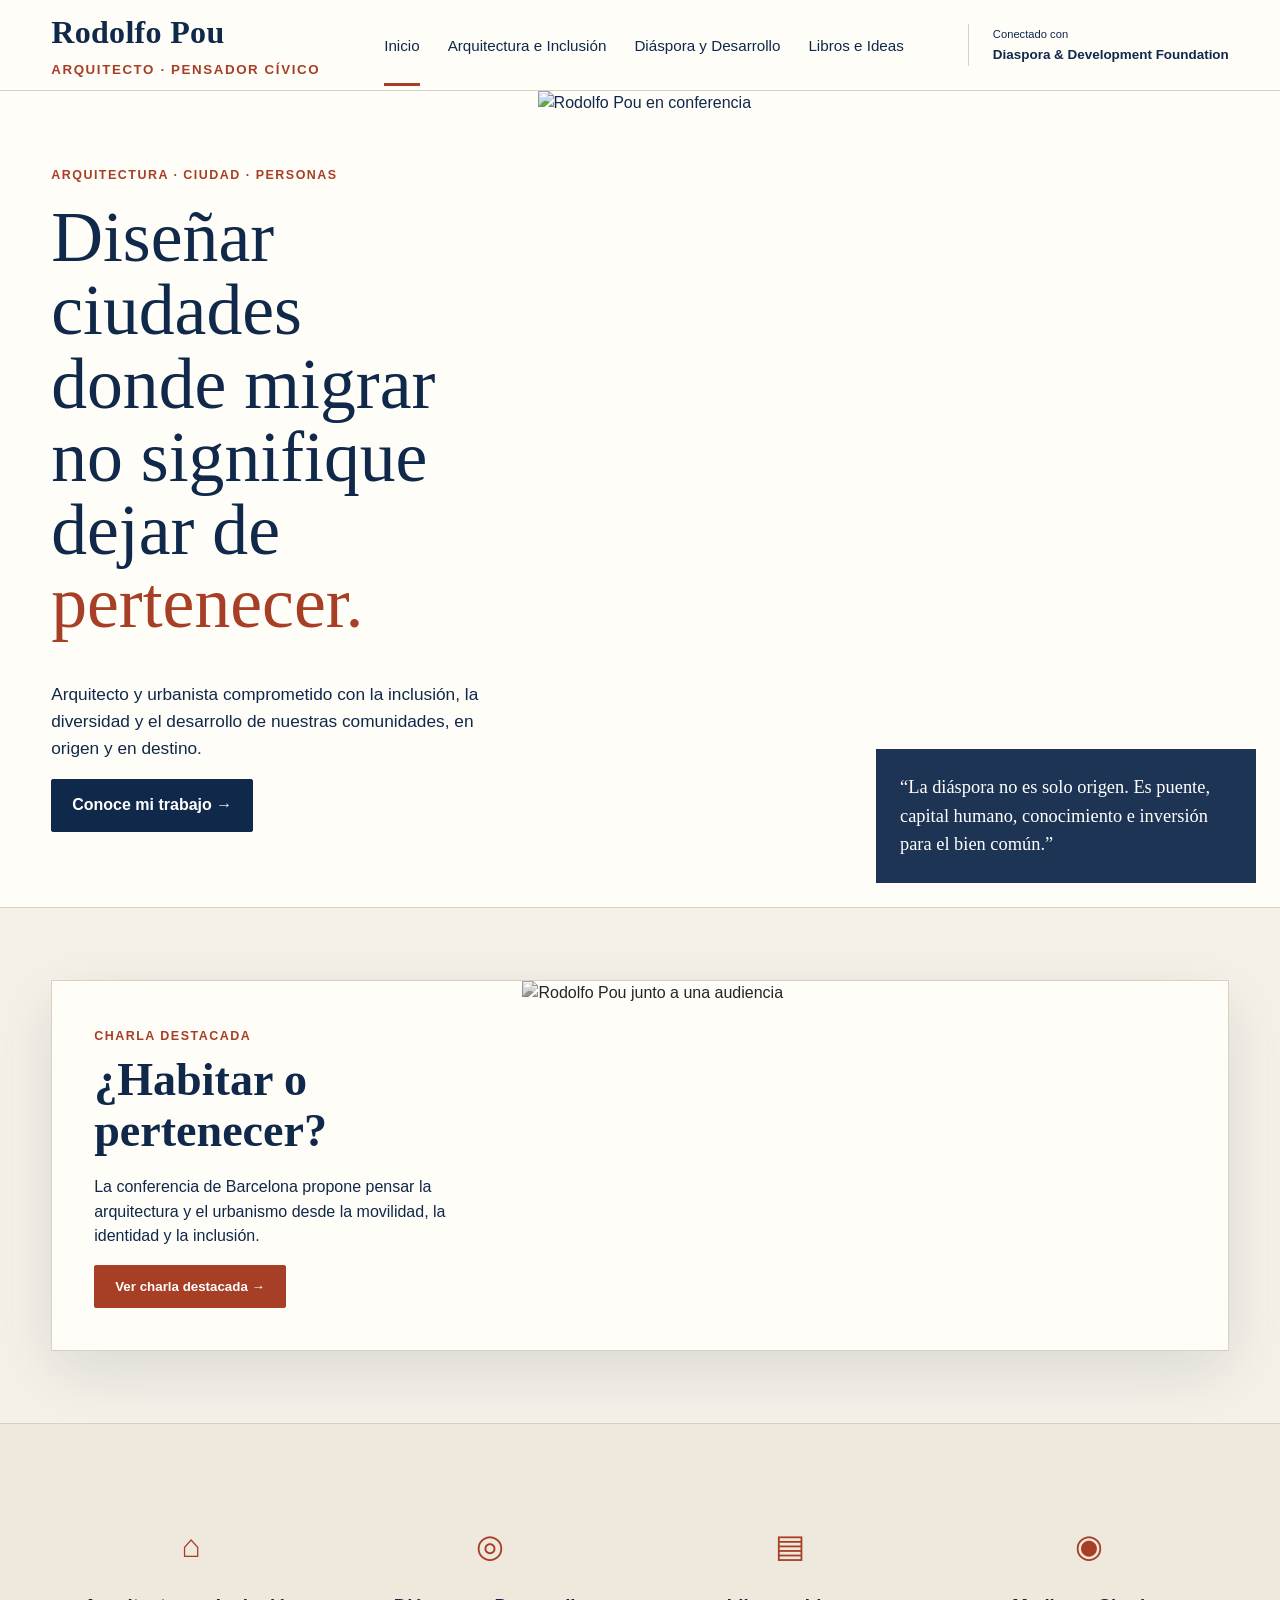
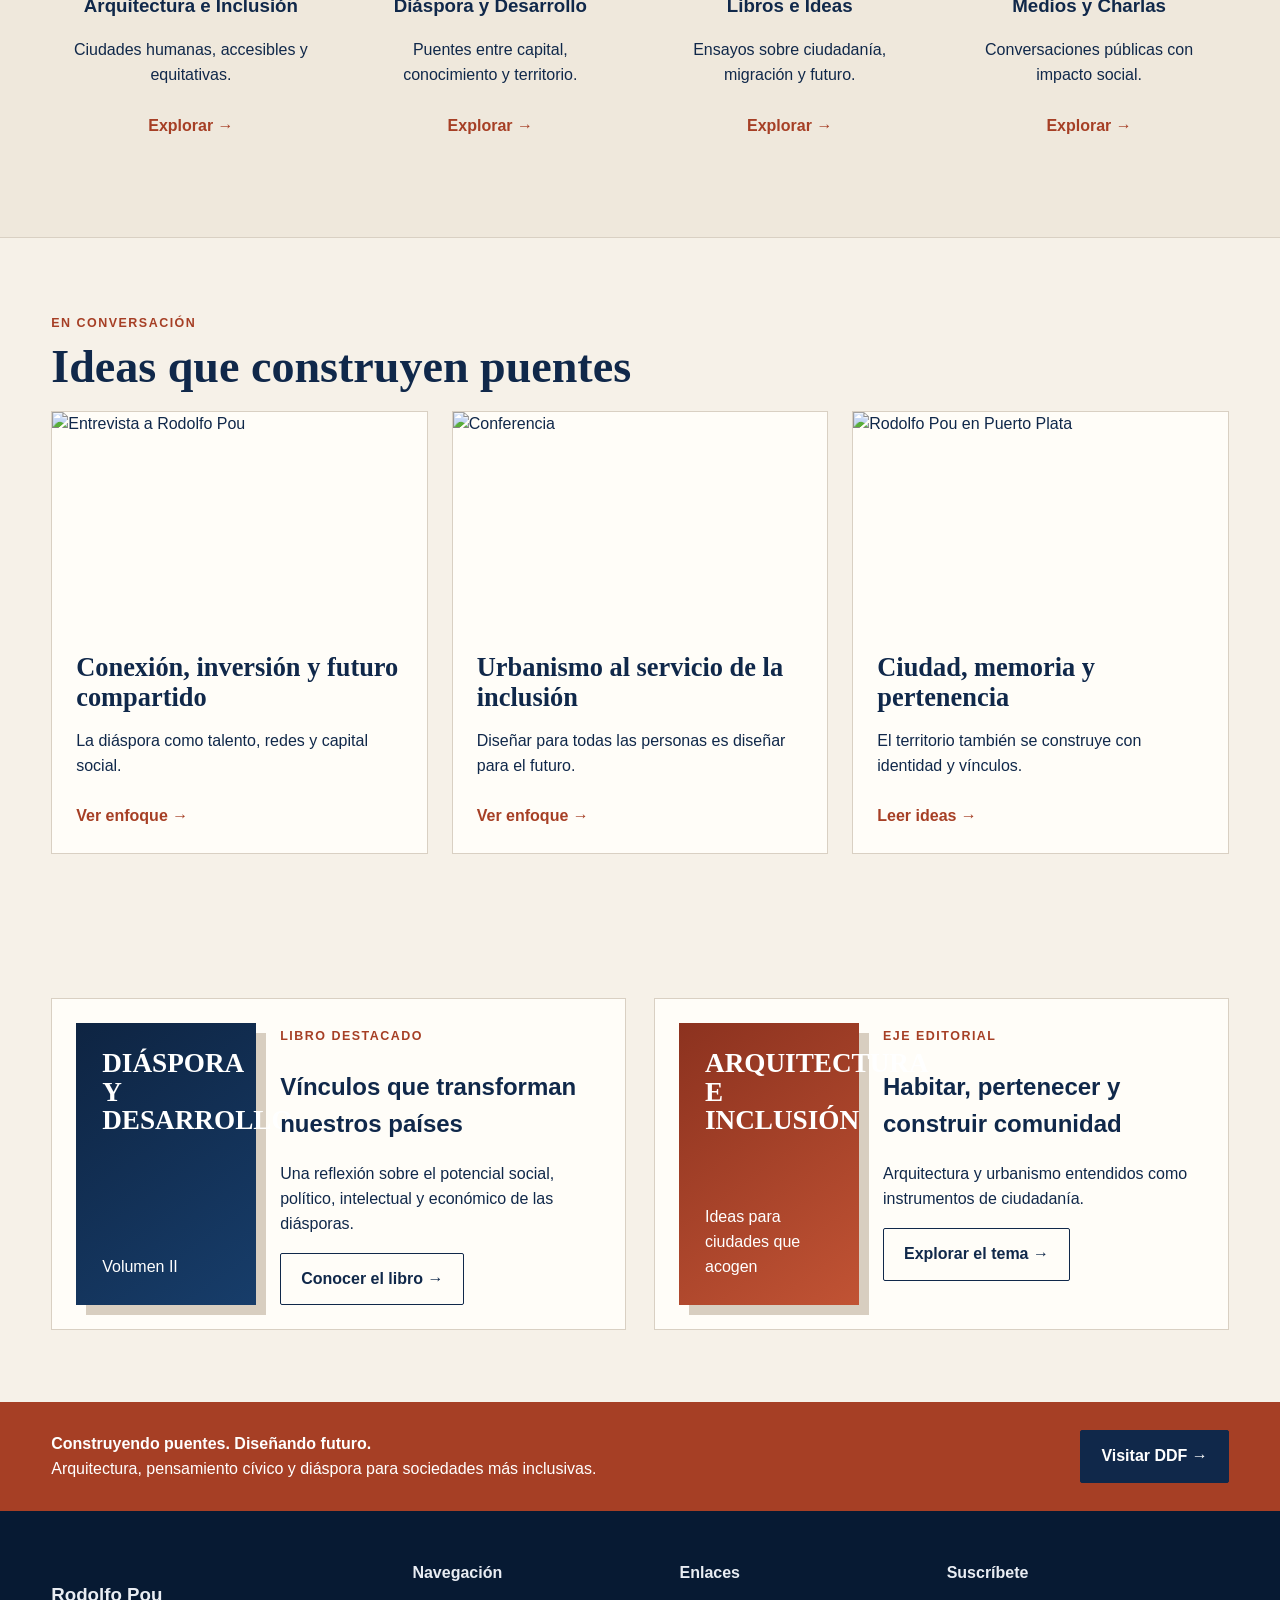
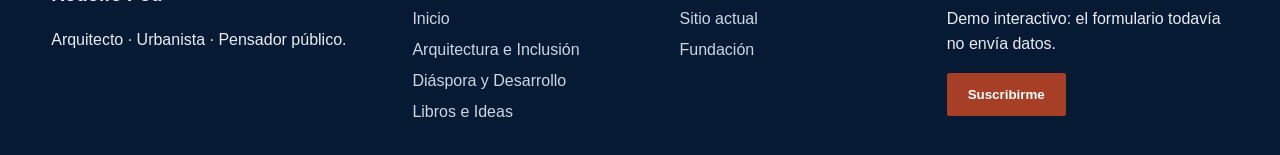
==== index.html @ d6167374 "Add interactive homepage" ====
<!doctype html><html lang="es"><head><meta charset="utf-8"><meta name="viewport" content="width=device-width,initial-scale=1"><title>Rodolfo Pou — Inicio</title><link rel="stylesheet" href="styles.css"></head><body>
<header class="site-header"><div class="container header-row"><a class="brand" href="index.html"><strong>Rodolfo Pou</strong><small>ARQUITECTO · PENSADOR CÍVICO</small></a><button class="menu-btn">☰</button><nav class="nav"><a class="active" href="index.html">Inicio</a><a href="arquitectura.html">Arquitectura e Inclusión</a><a href="diaspora.html">Diáspora y Desarrollo</a><a href="libros.html">Libros e Ideas</a></nav><a class="foundation-link" href="https://diasporadevelopment.org/es/" target="_blank"><small>Conectado con</small><span>Diaspora & Development Foundation</span></a></div></header>
<main><section class="hero"><div class="hero-copy"><span class="eyebrow">Arquitectura · ciudad · personas</span><h1>Diseñar ciudades donde migrar no signifique dejar de <span class="accent">pertenecer.</span></h1><p>Arquitecto y urbanista comprometido con la inclusión, la diversidad y el desarrollo de nuestras comunidades, en origen y en destino.</p><div><a class="btn" href="arquitectura.html">Conoce mi trabajo →</a></div></div><div class="hero-media"><img src="assets/stage.png" alt="Rodolfo Pou en conferencia"><div class="hero-quote">“La diáspora no es solo origen. Es puente, capital humano, conocimiento e inversión para el bien común.”</div></div></section>
<section class="section"><div class="container feature reveal"><div class="feature-copy"><span class="eyebrow">Charla destacada</span><h2 class="section-title">¿Habitar o pertenecer?</h2><p>La conferencia de Barcelona propone pensar la arquitectura y el urbanismo desde la movilidad, la identidad y la inclusión.</p><button class="btn rust" data-modal>Ver charla destacada →</button></div><div class="feature-media"><img src="assets/conference.jpg" alt="Rodolfo Pou junto a una audiencia"></div></div></section>
<section class="section principles"><div class="container grid-4"><div class="principle"><div class="icon">⌂</div><h3>Arquitectura e Inclusión</h3><p>Ciudades humanas, accesibles y equitativas.</p><a class="card-link" href="arquitectura.html">Explorar →</a></div><div class="principle"><div class="icon">◎</div><h3>Diáspora y Desarrollo</h3><p>Puentes entre capital, conocimiento y territorio.</p><a class="card-link" href="diaspora.html">Explorar →</a></div><div class="principle"><div class="icon">▤</div><h3>Libros e Ideas</h3><p>Ensayos sobre ciudadanía, migración y futuro.</p><a class="card-link" href="libros.html">Explorar →</a></div><div class="principle"><div class="icon">◉</div><h3>Medios y Charlas</h3><p>Conversaciones públicas con impacto social.</p><a class="card-link" href="#conversaciones">Explorar →</a></div></div></section>
<section class="section" id="conversaciones"><div class="container"><span class="eyebrow">En conversación</span><h2 class="section-title">Ideas que construyen puentes</h2><div class="grid-3"><article class="card reveal"><img src="assets/interview.jpg" alt="Entrevista a Rodolfo Pou"><h3>Conexión, inversión y futuro compartido</h3><p>La diáspora como talento, redes y capital social.</p><a class="card-link" href="diaspora.html">Ver enfoque →</a></article><article class="card reveal"><img src="assets/conference.jpg" alt="Conferencia"><h3>Urbanismo al servicio de la inclusión</h3><p>Diseñar para todas las personas es diseñar para el futuro.</p><a class="card-link" href="arquitectura.html">Ver enfoque →</a></article><article class="card reveal"><img src="assets/puerto-plata.png" alt="Rodolfo Pou en Puerto Plata"><h3>Ciudad, memoria y pertenencia</h3><p>El territorio también se construye con identidad y vínculos.</p><a class="card-link" href="libros.html">Leer ideas →</a></article></div></div></section>
<section class="section"><div class="container grid-2"><div class="book reveal"><div class="book-cover"><strong>DIÁSPORA Y DESARROLLO</strong><span>Volumen II</span></div><div><span class="eyebrow">Libro destacado</span><h2>Vínculos que transforman nuestros países</h2><p>Una reflexión sobre el potencial social, político, intelectual y económico de las diásporas.</p><a class="btn ghost" href="libros.html">Conocer el libro →</a></div></div><div class="book reveal"><div class="book-cover rust"><strong>ARQUITECTURA E INCLUSIÓN</strong><span>Ideas para ciudades que acogen</span></div><div><span class="eyebrow">Eje editorial</span><h2>Habitar, pertenecer y construir comunidad</h2><p>Arquitectura y urbanismo entendidos como instrumentos de ciudadanía.</p><a class="btn ghost" href="arquitectura.html">Explorar el tema →</a></div></div></div></section>
<section class="cta-band"><div class="container cta-row"><div><strong>Construyendo puentes. Diseñando futuro.</strong><div>Arquitectura, pensamiento cívico y diáspora para sociedades más inclusivas.</div></div><a class="btn" href="https://diasporadevelopment.org/es/" target="_blank">Visitar DDF →</a></div></section></main>
<footer class="footer"><div class="container footer-grid"><div><h3>Rodolfo Pou</h3><p>Arquitecto · Urbanista · Pensador público.</p></div><div><h4>Navegación</h4><a href="index.html">Inicio</a><a href="arquitectura.html">Arquitectura e Inclusión</a><a href="diaspora.html">Diáspora y Desarrollo</a><a href="libros.html">Libros e Ideas</a></div><div><h4>Enlaces</h4><a href="https://rodolfopou.com/sobre-mi/" target="_blank">Sitio actual</a><a href="https://diasporadevelopment.org/es/" target="_blank">Fundación</a></div><div><h4>Suscríbete</h4><p>Demo interactivo: el formulario todavía no envía datos.</p><button class="btn rust" data-demo="Suscripción registrada en modo demo">Suscribirme</button></div></div></footer>
<div class="modal"><div class="modal-card"><button class="modal-close">×</button><span class="eyebrow">Barcelona</span><h2 class="section-title">¿Habitar o pertenecer?</h2><p>Una conversación sobre arquitectura, urbanismo, diáspora y sentido de pertenencia.</p><a class="btn rust" target="_blank" href="https://elpostantillano.net/index.php?option=com_content&view=article&id=39699:rodolfo-pou-arquitecto-dominicano-presenta-en-barcelona-una-vision-de-la-arquitectura-centrada-en-las-diasporas-y-el-sentido-de-pertenencia&catid=293&Itemid=1002">Leer participación →</a></div></div><div class="toast"></div><script src="script.js"></script></body></html>
---- styles.css ----
:root{--ink:#10284a;--rust:#a63f25;--paper:#f6f1e8;--white:#fffdf8;--line:#d9d0c3;--muted:#5f6570;--teal:#2f7775;--shadow:0 20px 60px rgba(16,40,74,.12)}*{box-sizing:border-box}html{scroll-behavior:smooth}body{margin:0;background:var(--paper);color:var(--ink);font-family:Inter,Arial,sans-serif;line-height:1.55}img{max-width:100%;display:block}a{color:inherit;text-decoration:none}.container{width:min(1180px,92vw);margin:auto}.site-header{position:sticky;top:0;z-index:50;background:rgba(255,253,248,.96);backdrop-filter:blur(14px);border-bottom:1px solid var(--line)}.header-row{display:grid;grid-template-columns:auto 1fr auto;gap:28px;align-items:center;min-height:90px}.brand strong{display:block;font-family:Georgia,serif;font-size:2rem;letter-spacing:.01em}.brand small{color:var(--rust);font-weight:700;letter-spacing:.12em}.nav{display:flex;justify-content:center;gap:28px;font-size:.95rem}.nav a{padding:30px 0 25px;border-bottom:3px solid transparent}.nav a.active,.nav a:hover{border-color:var(--rust)}.foundation-link{font-size:.84rem;border-left:1px solid var(--line);padding-left:24px}.foundation-link span{display:block;font-weight:700}.btn{display:inline-flex;align-items:center;justify-content:center;gap:9px;background:var(--ink);color:#fff;padding:13px 20px;border-radius:2px;border:1px solid var(--ink);font-weight:700;cursor:pointer}.btn.rust{background:var(--rust);border-color:var(--rust)}.btn.ghost{background:transparent;color:var(--ink)}.menu-btn{display:none;background:none;border:0;font-size:1.5rem}.hero{display:grid;grid-template-columns:42% 58%;min-height:600px;background:var(--white);border-bottom:1px solid var(--line)}.hero-copy{padding:75px max(4vw,35px);display:flex;flex-direction:column;justify-content:center}.eyebrow{color:var(--rust);text-transform:uppercase;font-size:.78rem;font-weight:800;letter-spacing:.12em}.hero h1,.page-hero h1{font-family:Georgia,serif;font-size:clamp(3rem,5.6vw,5.8rem);line-height:1.02;margin:16px 0 24px;font-weight:500}.accent{color:var(--rust)}.hero p,.page-hero p{font-size:1.08rem;max-width:580px}.hero-media{position:relative;overflow:hidden}.hero-media img{width:100%;height:100%;object-fit:cover}.hero-quote{position:absolute;right:24px;bottom:24px;max-width:380px;background:rgba(16,40,74,.94);color:#fff;padding:24px;font-family:Georgia,serif;font-size:1.15rem}.section{padding:72px 0}.section-title{font-family:Georgia,serif;font-size:clamp(2rem,3.6vw,3.7rem);line-height:1.1;margin:8px 0 18px}.grid-2{display:grid;grid-template-columns:1fr 1fr;gap:28px}.grid-3{display:grid;grid-template-columns:repeat(3,1fr);gap:24px}.grid-4{display:grid;grid-template-columns:repeat(4,1fr);gap:20px}.feature{background:var(--white);border:1px solid var(--line);display:grid;grid-template-columns:40% 60%;box-shadow:var(--shadow)}.feature-copy{padding:42px}.feature-media img{height:100%;width:100%;object-fit:cover;filter:grayscale(1)}.card{background:var(--white);border:1px solid var(--line);padding:24px;transition:.25s transform,.25s box-shadow}.card:hover{transform:translateY(-4px);box-shadow:var(--shadow)}.card img{height:220px;width:100%;object-fit:cover;margin:-24px -24px 20px;width:calc(100% + 48px);max-width:none}.card h3{font-family:Georgia,serif;font-size:1.65rem;line-height:1.15;margin:.4rem 0}.card-link{font-weight:800;color:var(--rust);display:inline-flex;gap:8px;margin-top:10px;border:0;background:none;padding:0;cursor:pointer}.principles{background:#efe8dc;border-top:1px solid var(--line);border-bottom:1px solid var(--line)}.principle{text-align:center;padding:26px 14px}.principle .icon{font-size:2rem;color:var(--rust)}.book{display:grid;grid-template-columns:180px 1fr;gap:24px;background:var(--white);border:1px solid var(--line);padding:24px}.book-cover{min-height:260px;background:linear-gradient(145deg,#0e2442,#173d6a);color:#fff;padding:26px;display:flex;flex-direction:column;justify-content:space-between;box-shadow:10px 10px 0 #d8cec0}.book-cover.rust{background:linear-gradient(145deg,#8c321f,#c15334)}.book-cover strong{font-family:Georgia,serif;font-size:1.7rem;line-height:1.05}.quote-band{background:var(--ink);color:white;padding:50px 0}.quote-band blockquote{font-family:Georgia,serif;font-size:clamp(1.8rem,3vw,3rem);max-width:900px;margin:0}.cta-band{background:var(--rust);color:#fff;padding:28px 0}.cta-row{display:flex;align-items:center;justify-content:space-between;gap:20px}.footer{background:#071a33;color:#e9edf3;padding:50px 0 25px}.footer-grid{display:grid;grid-template-columns:1.4fr 1fr 1fr 1.2fr;gap:32px}.footer h4{margin-top:0}.footer a{display:block;color:#cdd7e3;margin:6px 0}.page-hero{display:grid;grid-template-columns:43% 57%;background:var(--white);min-height:510px}.page-hero .copy{padding:68px max(4vw,35px);display:flex;flex-direction:column;justify-content:center}.page-hero .media img{width:100%;height:100%;object-fit:cover}.strategy{display:flex;gap:16px;align-items:flex-start}.strategy b{font-size:1.3rem;color:var(--rust)}.map{min-height:360px;background:radial-gradient(circle at 72% 45%,rgba(166,63,37,.18),transparent 20%),radial-gradient(circle at 35% 35%,rgba(47,119,117,.18),transparent 23%),#efeae1;position:relative;overflow:hidden;border:1px solid var(--line)}.map:before,.map:after{content:"";position:absolute;border:2px solid rgba(166,63,37,.45);border-radius:50%;width:65%;height:35%;left:18%;top:30%;transform:rotate(-12deg)}.map:after{border-color:rgba(47,119,117,.45);transform:rotate(16deg);top:42%}.modal{position:fixed;inset:0;background:rgba(4,16,34,.75);display:none;align-items:center;justify-content:center;padding:20px;z-index:100}.modal.open{display:flex}.modal-card{background:var(--white);max-width:760px;width:100%;padding:34px;position:relative;box-shadow:var(--shadow)}.modal-close{position:absolute;right:16px;top:12px;border:0;background:none;font-size:2rem;cursor:pointer}.toast{position:fixed;right:20px;bottom:20px;background:var(--ink);color:white;padding:14px 18px;opacity:0;transform:translateY(15px);transition:.25s;z-index:110}.toast.show{opacity:1;transform:none}.reveal{opacity:0;transform:translateY(22px);transition:.7s}.reveal.visible{opacity:1;transform:none}@media(max-width:900px){.header-row{grid-template-columns:1fr auto}.foundation-link{display:none}.menu-btn{display:block}.nav{position:absolute;left:0;right:0;top:90px;background:var(--white);display:none;flex-direction:column;padding:18px 5vw;gap:0;border-bottom:1px solid var(--line)}.nav.open{display:flex}.nav a{padding:14px 0}.hero,.page-hero,.feature{grid-template-columns:1fr}.hero-media,.page-hero .media{min-height:380px}.grid-4,.grid-3{grid-template-columns:1fr 1fr}.footer-grid{grid-template-columns:1fr 1fr}}@media(max-width:620px){.grid-2,.grid-3,.grid-4{grid-template-columns:1fr}.hero-copy,.page-hero .copy{padding:48px 6vw}.hero h1,.page-hero h1{font-size:3rem}.feature-copy{padding:28px}.book{grid-template-columns:1fr}.book-cover{min-height:220px}.cta-row{align-items:flex-start;flex-direction:column}.footer-grid{grid-template-columns:1fr}}
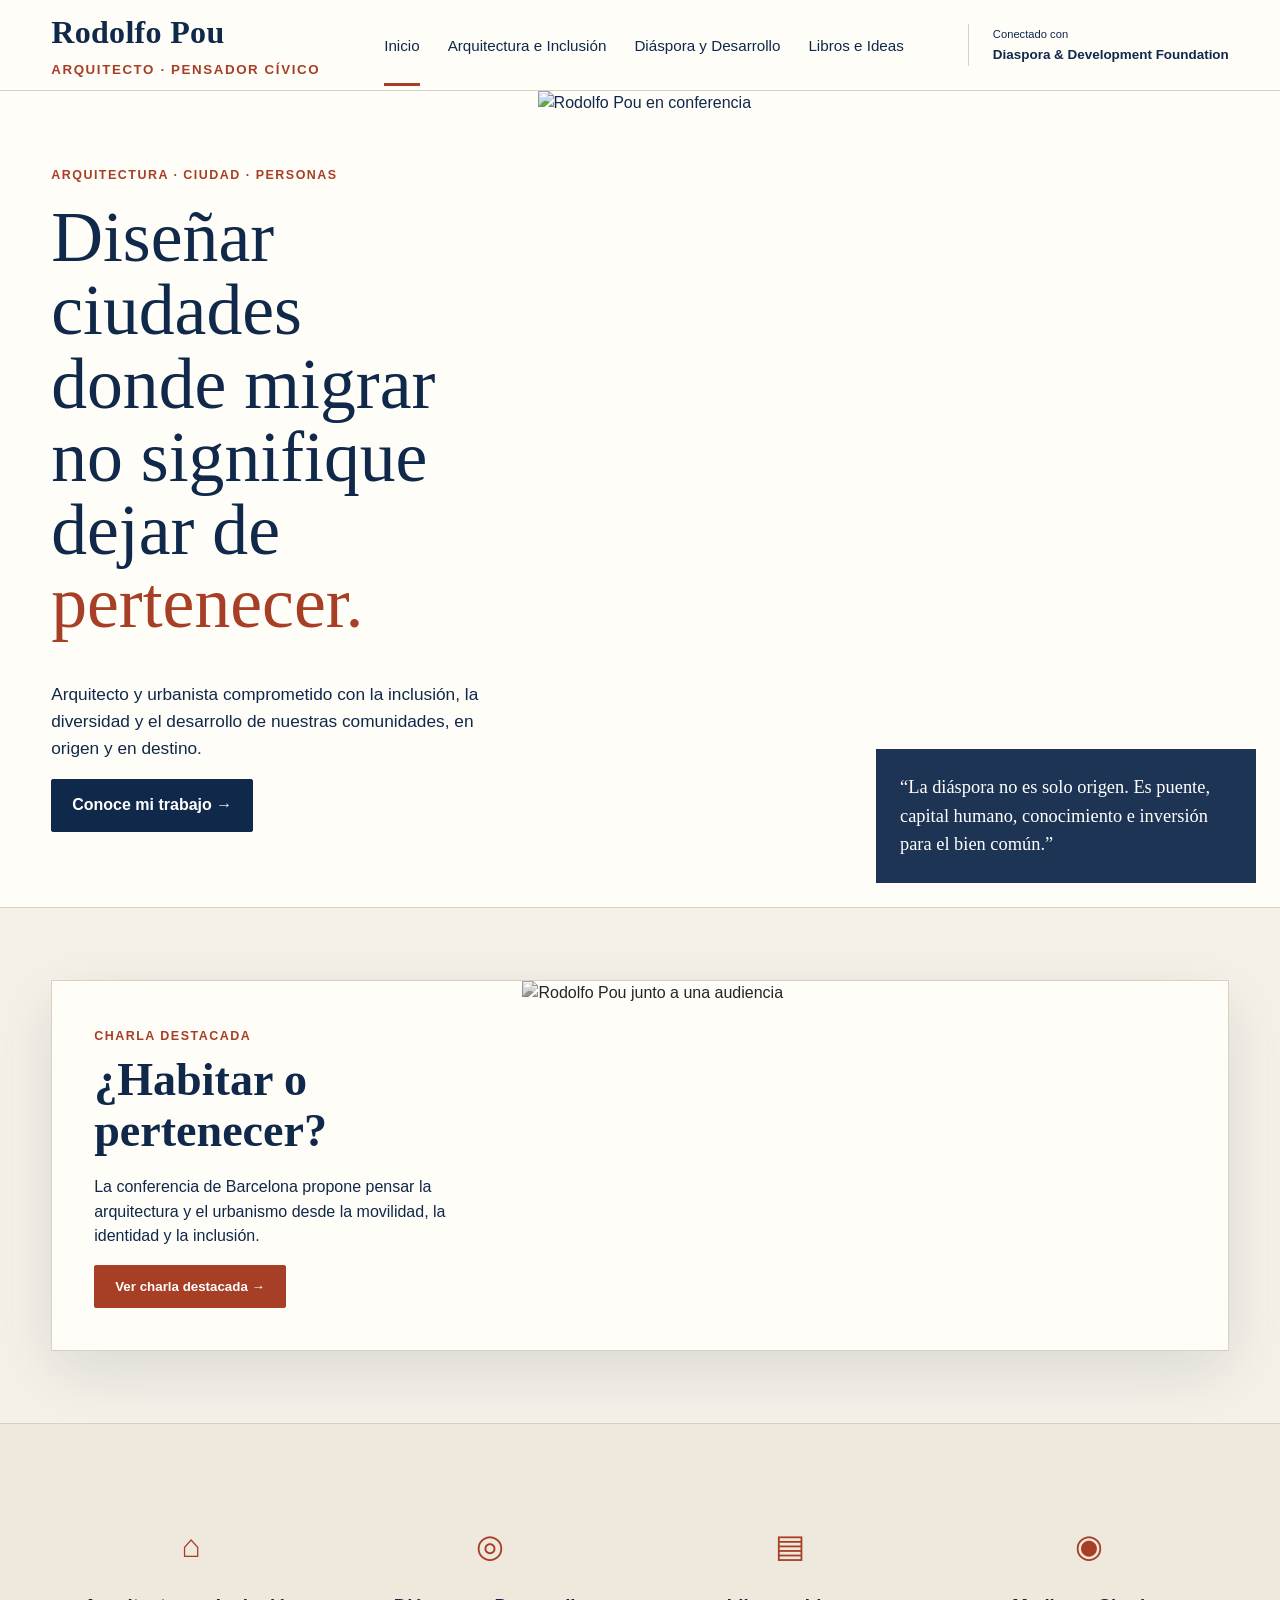
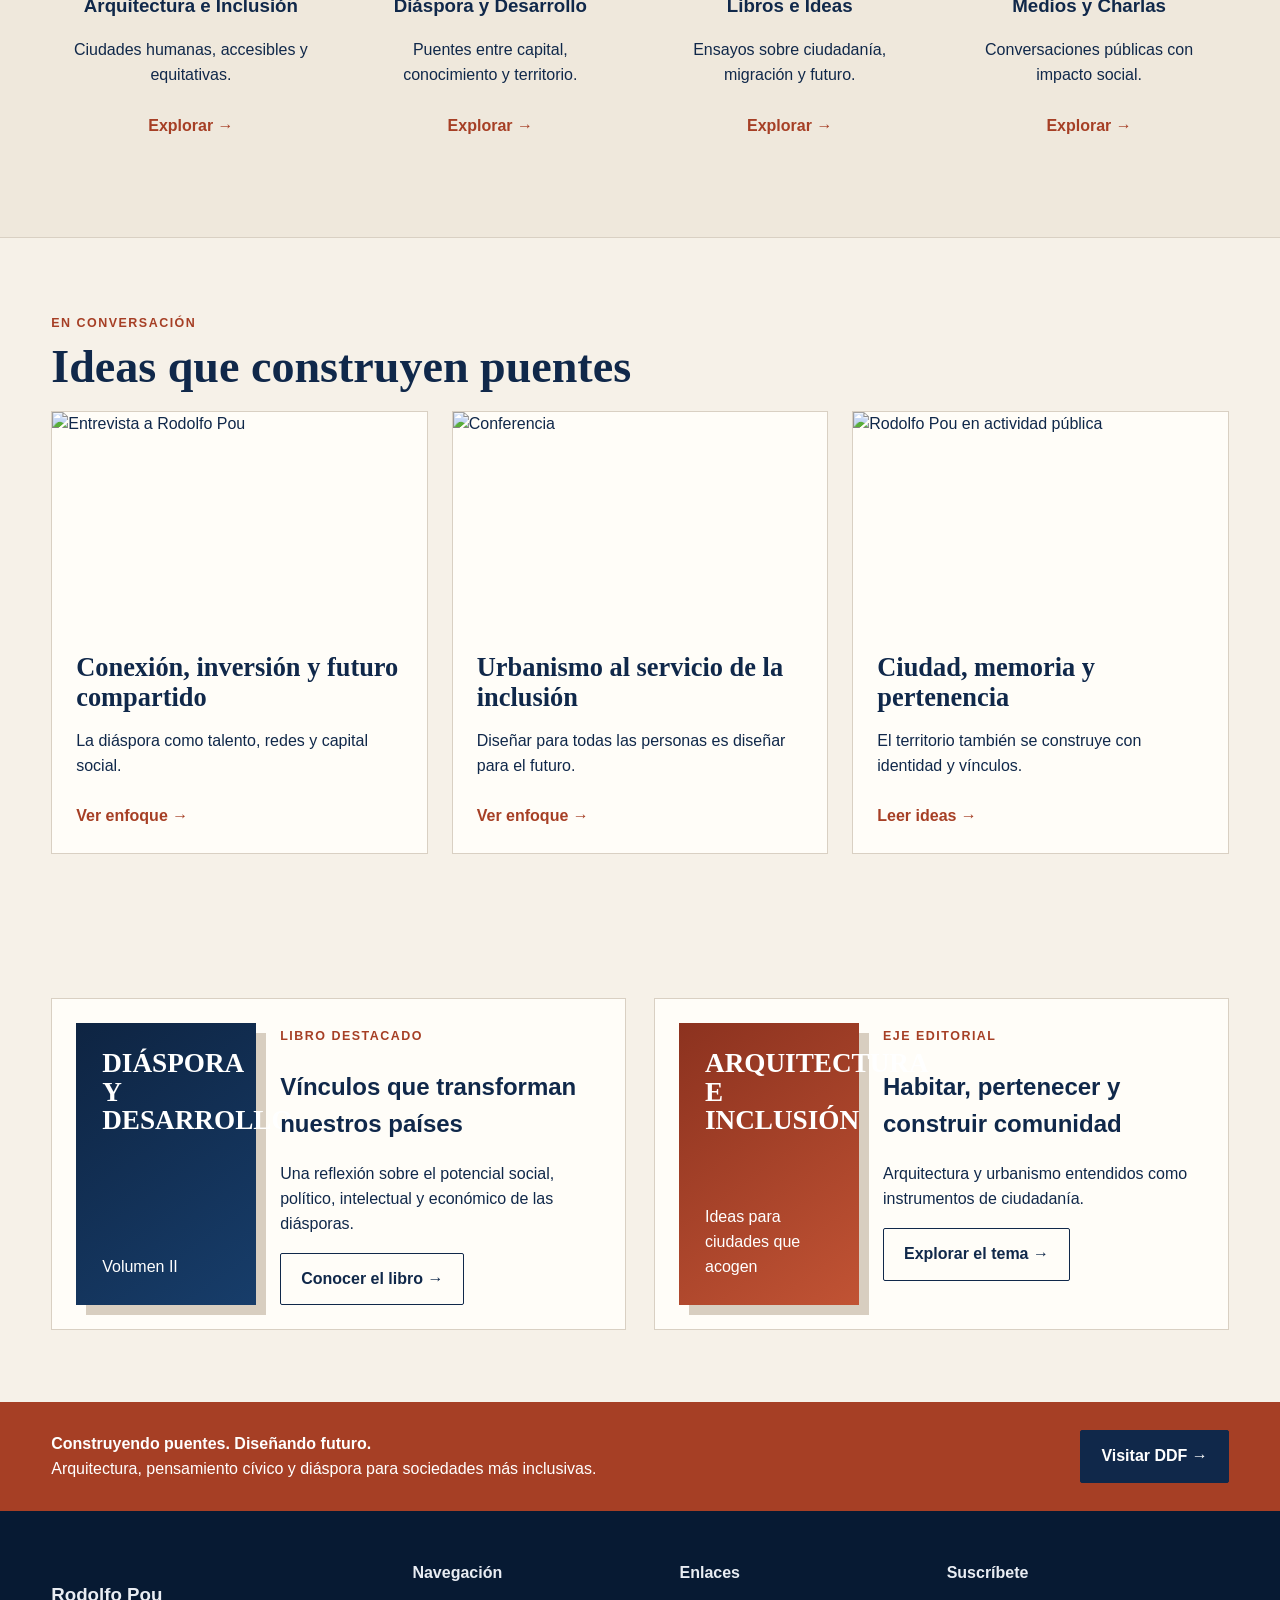
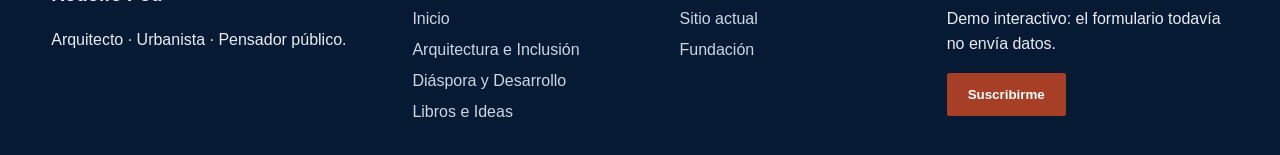
==== commit 2317a9a2: "Use public Rodolfo Pou photography" ====
--- a/index.html
+++ b/index.html
@@ -1,9 +1,9 @@
 <!doctype html><html lang="es"><head><meta charset="utf-8"><meta name="viewport" content="width=device-width,initial-scale=1"><title>Rodolfo Pou — Inicio</title><link rel="stylesheet" href="styles.css"></head><body>
 <header class="site-header"><div class="container header-row"><a class="brand" href="index.html"><strong>Rodolfo Pou</strong><small>ARQUITECTO · PENSADOR CÍVICO</small></a><button class="menu-btn">☰</button><nav class="nav"><a class="active" href="index.html">Inicio</a><a href="arquitectura.html">Arquitectura e Inclusión</a><a href="diaspora.html">Diáspora y Desarrollo</a><a href="libros.html">Libros e Ideas</a></nav><a class="foundation-link" href="https://diasporadevelopment.org/es/" target="_blank"><small>Conectado con</small><span>Diaspora & Development Foundation</span></a></div></header>
-<main><section class="hero"><div class="hero-copy"><span class="eyebrow">Arquitectura · ciudad · personas</span><h1>Diseñar ciudades donde migrar no signifique dejar de <span class="accent">pertenecer.</span></h1><p>Arquitecto y urbanista comprometido con la inclusión, la diversidad y el desarrollo de nuestras comunidades, en origen y en destino.</p><div><a class="btn" href="arquitectura.html">Conoce mi trabajo →</a></div></div><div class="hero-media"><img src="assets/stage.png" alt="Rodolfo Pou en conferencia"><div class="hero-quote">“La diáspora no es solo origen. Es puente, capital humano, conocimiento e inversión para el bien común.”</div></div></section>
-<section class="section"><div class="container feature reveal"><div class="feature-copy"><span class="eyebrow">Charla destacada</span><h2 class="section-title">¿Habitar o pertenecer?</h2><p>La conferencia de Barcelona propone pensar la arquitectura y el urbanismo desde la movilidad, la identidad y la inclusión.</p><button class="btn rust" data-modal>Ver charla destacada →</button></div><div class="feature-media"><img src="assets/conference.jpg" alt="Rodolfo Pou junto a una audiencia"></div></div></section>
+<main><section class="hero"><div class="hero-copy"><span class="eyebrow">Arquitectura · ciudad · personas</span><h1>Diseñar ciudades donde migrar no signifique dejar de <span class="accent">pertenecer.</span></h1><p>Arquitecto y urbanista comprometido con la inclusión, la diversidad y el desarrollo de nuestras comunidades, en origen y en destino.</p><div><a class="btn" href="arquitectura.html">Conoce mi trabajo →</a></div></div><div class="hero-media"><img src="https://rodolfopou.com/wp-content/uploads/2021/09/en-dyd-2.png" alt="Rodolfo Pou en conferencia"><div class="hero-quote">“La diáspora no es solo origen. Es puente, capital humano, conocimiento e inversión para el bien común.”</div></div></section>
+<section class="section"><div class="container feature reveal"><div class="feature-copy"><span class="eyebrow">Charla destacada</span><h2 class="section-title">¿Habitar o pertenecer?</h2><p>La conferencia de Barcelona propone pensar la arquitectura y el urbanismo desde la movilidad, la identidad y la inclusión.</p><button class="btn rust" data-modal>Ver charla destacada →</button></div><div class="feature-media"><img src="https://rodolfopou.com/wp-content/uploads/2021/09/en-dyd-2.png" alt="Rodolfo Pou junto a una audiencia"></div></div></section>
 <section class="section principles"><div class="container grid-4"><div class="principle"><div class="icon">⌂</div><h3>Arquitectura e Inclusión</h3><p>Ciudades humanas, accesibles y equitativas.</p><a class="card-link" href="arquitectura.html">Explorar →</a></div><div class="principle"><div class="icon">◎</div><h3>Diáspora y Desarrollo</h3><p>Puentes entre capital, conocimiento y territorio.</p><a class="card-link" href="diaspora.html">Explorar →</a></div><div class="principle"><div class="icon">▤</div><h3>Libros e Ideas</h3><p>Ensayos sobre ciudadanía, migración y futuro.</p><a class="card-link" href="libros.html">Explorar →</a></div><div class="principle"><div class="icon">◉</div><h3>Medios y Charlas</h3><p>Conversaciones públicas con impacto social.</p><a class="card-link" href="#conversaciones">Explorar →</a></div></div></section>
-<section class="section" id="conversaciones"><div class="container"><span class="eyebrow">En conversación</span><h2 class="section-title">Ideas que construyen puentes</h2><div class="grid-3"><article class="card reveal"><img src="assets/interview.jpg" alt="Entrevista a Rodolfo Pou"><h3>Conexión, inversión y futuro compartido</h3><p>La diáspora como talento, redes y capital social.</p><a class="card-link" href="diaspora.html">Ver enfoque →</a></article><article class="card reveal"><img src="assets/conference.jpg" alt="Conferencia"><h3>Urbanismo al servicio de la inclusión</h3><p>Diseñar para todas las personas es diseñar para el futuro.</p><a class="card-link" href="arquitectura.html">Ver enfoque →</a></article><article class="card reveal"><img src="assets/puerto-plata.png" alt="Rodolfo Pou en Puerto Plata"><h3>Ciudad, memoria y pertenencia</h3><p>El territorio también se construye con identidad y vínculos.</p><a class="card-link" href="libros.html">Leer ideas →</a></article></div></div></section>
+<section class="section" id="conversaciones"><div class="container"><span class="eyebrow">En conversación</span><h2 class="section-title">Ideas que construyen puentes</h2><div class="grid-3"><article class="card reveal"><img src="https://rodolfopou.com/wp-content/uploads/2021/09/yo-en-NY-con-el-Presidente-1130x565.png" alt="Entrevista a Rodolfo Pou"><h3>Conexión, inversión y futuro compartido</h3><p>La diáspora como talento, redes y capital social.</p><a class="card-link" href="diaspora.html">Ver enfoque →</a></article><article class="card reveal"><img src="https://rodolfopou.com/wp-content/uploads/2021/09/en-dyd-2.png" alt="Conferencia"><h3>Urbanismo al servicio de la inclusión</h3><p>Diseñar para todas las personas es diseñar para el futuro.</p><a class="card-link" href="arquitectura.html">Ver enfoque →</a></article><article class="card reveal"><img src="https://rodolfopou.com/wp-content/uploads/2021/09/yo-en-NY-con-el-Presidente-1130x565.png" alt="Rodolfo Pou en actividad pública"><h3>Ciudad, memoria y pertenencia</h3><p>El territorio también se construye con identidad y vínculos.</p><a class="card-link" href="libros.html">Leer ideas →</a></article></div></div></section>
 <section class="section"><div class="container grid-2"><div class="book reveal"><div class="book-cover"><strong>DIÁSPORA Y DESARROLLO</strong><span>Volumen II</span></div><div><span class="eyebrow">Libro destacado</span><h2>Vínculos que transforman nuestros países</h2><p>Una reflexión sobre el potencial social, político, intelectual y económico de las diásporas.</p><a class="btn ghost" href="libros.html">Conocer el libro →</a></div></div><div class="book reveal"><div class="book-cover rust"><strong>ARQUITECTURA E INCLUSIÓN</strong><span>Ideas para ciudades que acogen</span></div><div><span class="eyebrow">Eje editorial</span><h2>Habitar, pertenecer y construir comunidad</h2><p>Arquitectura y urbanismo entendidos como instrumentos de ciudadanía.</p><a class="btn ghost" href="arquitectura.html">Explorar el tema →</a></div></div></div></section>
 <section class="cta-band"><div class="container cta-row"><div><strong>Construyendo puentes. Diseñando futuro.</strong><div>Arquitectura, pensamiento cívico y diáspora para sociedades más inclusivas.</div></div><a class="btn" href="https://diasporadevelopment.org/es/" target="_blank">Visitar DDF →</a></div></section></main>
 <footer class="footer"><div class="container footer-grid"><div><h3>Rodolfo Pou</h3><p>Arquitecto · Urbanista · Pensador público.</p></div><div><h4>Navegación</h4><a href="index.html">Inicio</a><a href="arquitectura.html">Arquitectura e Inclusión</a><a href="diaspora.html">Diáspora y Desarrollo</a><a href="libros.html">Libros e Ideas</a></div><div><h4>Enlaces</h4><a href="https://rodolfopou.com/sobre-mi/" target="_blank">Sitio actual</a><a href="https://diasporadevelopment.org/es/" target="_blank">Fundación</a></div><div><h4>Suscríbete</h4><p>Demo interactivo: el formulario todavía no envía datos.</p><button class="btn rust" data-demo="Suscripción registrada en modo demo">Suscribirme</button></div></div></footer>
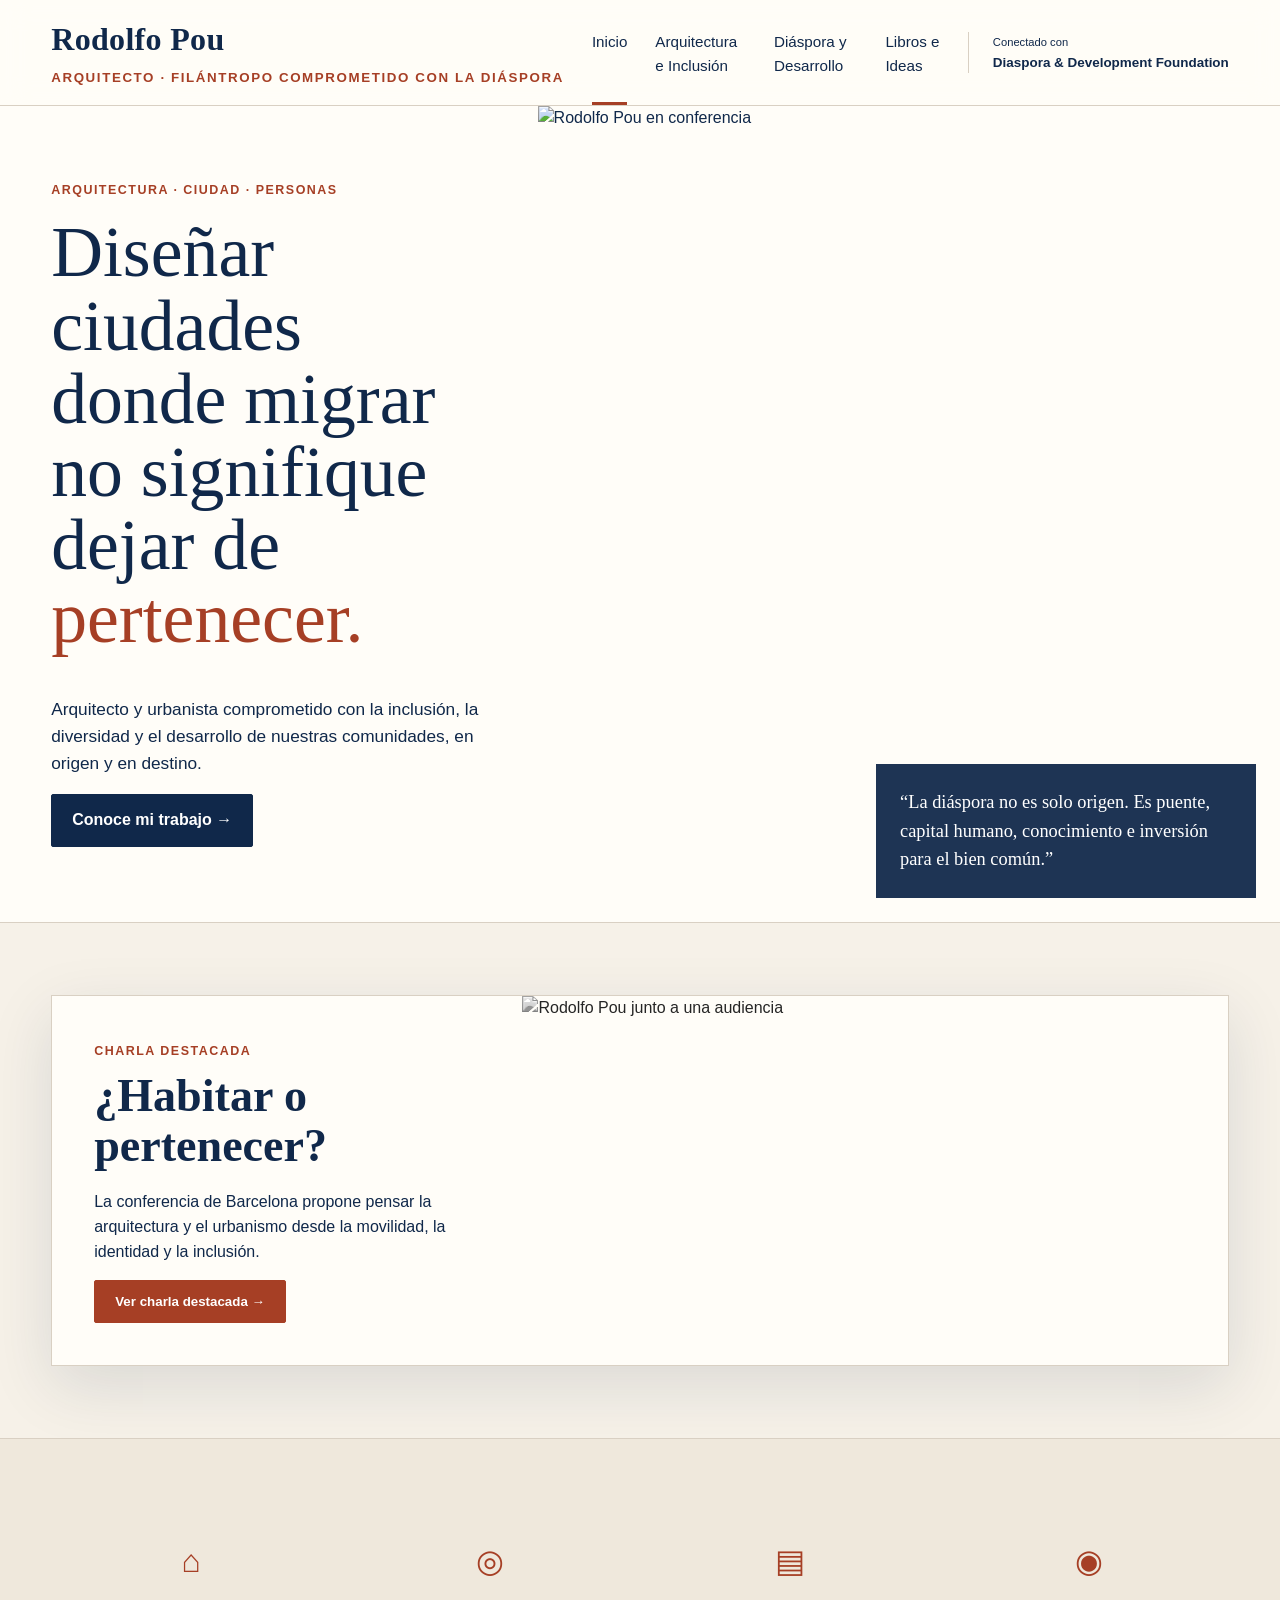
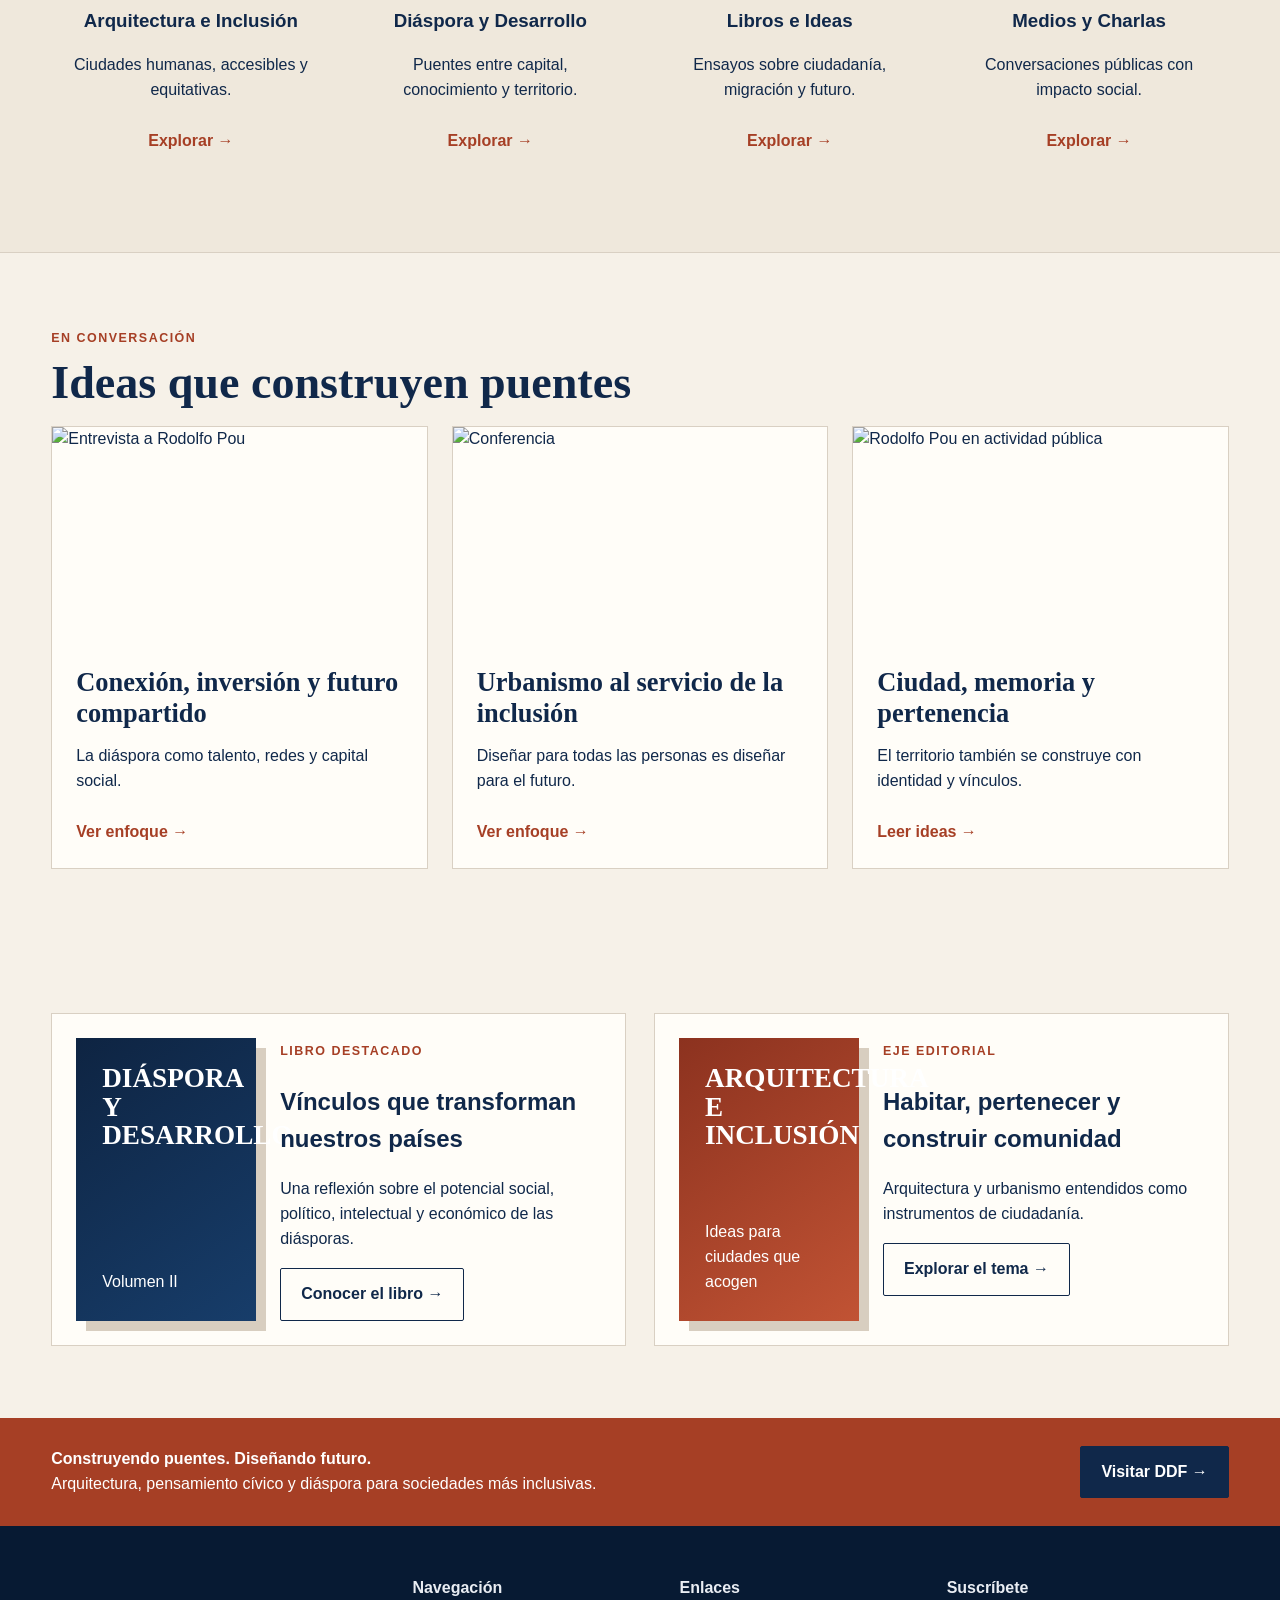
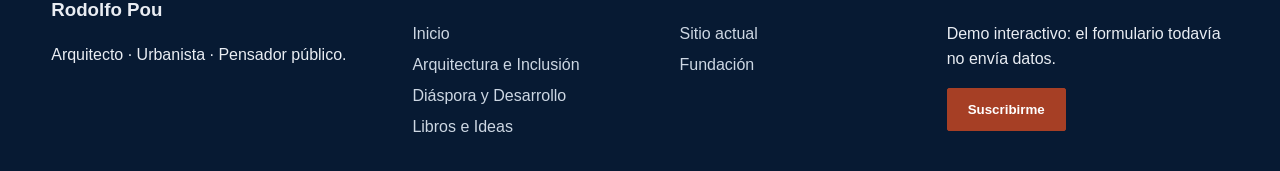
==== commit 7833ea9a: "Adjust hero portrait and tagline" ====
--- a/index.html
+++ b/index.html
@@ -1,6 +1,6 @@
 <!doctype html><html lang="es"><head><meta charset="utf-8"><meta name="viewport" content="width=device-width,initial-scale=1"><title>Rodolfo Pou — Inicio</title><link rel="stylesheet" href="styles.css"></head><body>
-<header class="site-header"><div class="container header-row"><a class="brand" href="index.html"><strong>Rodolfo Pou</strong><small>ARQUITECTO · PENSADOR CÍVICO</small></a><button class="menu-btn">☰</button><nav class="nav"><a class="active" href="index.html">Inicio</a><a href="arquitectura.html">Arquitectura e Inclusión</a><a href="diaspora.html">Diáspora y Desarrollo</a><a href="libros.html">Libros e Ideas</a></nav><a class="foundation-link" href="https://diasporadevelopment.org/es/" target="_blank"><small>Conectado con</small><span>Diaspora & Development Foundation</span></a></div></header>
-<main><section class="hero"><div class="hero-copy"><span class="eyebrow">Arquitectura · ciudad · personas</span><h1>Diseñar ciudades donde migrar no signifique dejar de <span class="accent">pertenecer.</span></h1><p>Arquitecto y urbanista comprometido con la inclusión, la diversidad y el desarrollo de nuestras comunidades, en origen y en destino.</p><div><a class="btn" href="arquitectura.html">Conoce mi trabajo →</a></div></div><div class="hero-media"><img src="https://rodolfopou.com/wp-content/uploads/2021/09/en-dyd-2.png" alt="Rodolfo Pou en conferencia"><div class="hero-quote">“La diáspora no es solo origen. Es puente, capital humano, conocimiento e inversión para el bien común.”</div></div></section>
+<header class="site-header"><div class="container header-row"><a class="brand" href="index.html"><strong>Rodolfo Pou</strong><small>ARQUITECTO · FILÁNTROPO COMPROMETIDO CON LA DIÁSPORA</small></a><button class="menu-btn">☰</button><nav class="nav"><a class="active" href="index.html">Inicio</a><a href="arquitectura.html">Arquitectura e Inclusión</a><a href="diaspora.html">Diáspora y Desarrollo</a><a href="libros.html">Libros e Ideas</a></nav><a class="foundation-link" href="https://diasporadevelopment.org/es/" target="_blank"><small>Conectado con</small><span>Diaspora & Development Foundation</span></a></div></header>
+<main><section class="hero"><div class="hero-copy"><span class="eyebrow">Arquitectura · ciudad · personas</span><h1>Diseñar ciudades donde migrar no signifique dejar de <span class="accent">pertenecer.</span></h1><p>Arquitecto y urbanista comprometido con la inclusión, la diversidad y el desarrollo de nuestras comunidades, en origen y en destino.</p><div><a class="btn" href="arquitectura.html">Conoce mi trabajo →</a></div></div><div class="hero-media"><img src="https://rodolfopou.com/wp-content/uploads/2021/09/en-dyd-2.png" alt="Rodolfo Pou en conferencia" style="object-position:82% center"><div class="hero-quote">“La diáspora no es solo origen. Es puente, capital humano, conocimiento e inversión para el bien común.”</div></div></section>
 <section class="section"><div class="container feature reveal"><div class="feature-copy"><span class="eyebrow">Charla destacada</span><h2 class="section-title">¿Habitar o pertenecer?</h2><p>La conferencia de Barcelona propone pensar la arquitectura y el urbanismo desde la movilidad, la identidad y la inclusión.</p><button class="btn rust" data-modal>Ver charla destacada →</button></div><div class="feature-media"><img src="https://rodolfopou.com/wp-content/uploads/2021/09/en-dyd-2.png" alt="Rodolfo Pou junto a una audiencia"></div></div></section>
 <section class="section principles"><div class="container grid-4"><div class="principle"><div class="icon">⌂</div><h3>Arquitectura e Inclusión</h3><p>Ciudades humanas, accesibles y equitativas.</p><a class="card-link" href="arquitectura.html">Explorar →</a></div><div class="principle"><div class="icon">◎</div><h3>Diáspora y Desarrollo</h3><p>Puentes entre capital, conocimiento y territorio.</p><a class="card-link" href="diaspora.html">Explorar →</a></div><div class="principle"><div class="icon">▤</div><h3>Libros e Ideas</h3><p>Ensayos sobre ciudadanía, migración y futuro.</p><a class="card-link" href="libros.html">Explorar →</a></div><div class="principle"><div class="icon">◉</div><h3>Medios y Charlas</h3><p>Conversaciones públicas con impacto social.</p><a class="card-link" href="#conversaciones">Explorar →</a></div></div></section>
 <section class="section" id="conversaciones"><div class="container"><span class="eyebrow">En conversación</span><h2 class="section-title">Ideas que construyen puentes</h2><div class="grid-3"><article class="card reveal"><img src="https://rodolfopou.com/wp-content/uploads/2021/09/yo-en-NY-con-el-Presidente-1130x565.png" alt="Entrevista a Rodolfo Pou"><h3>Conexión, inversión y futuro compartido</h3><p>La diáspora como talento, redes y capital social.</p><a class="card-link" href="diaspora.html">Ver enfoque →</a></article><article class="card reveal"><img src="https://rodolfopou.com/wp-content/uploads/2021/09/en-dyd-2.png" alt="Conferencia"><h3>Urbanismo al servicio de la inclusión</h3><p>Diseñar para todas las personas es diseñar para el futuro.</p><a class="card-link" href="arquitectura.html">Ver enfoque →</a></article><article class="card reveal"><img src="https://rodolfopou.com/wp-content/uploads/2021/09/yo-en-NY-con-el-Presidente-1130x565.png" alt="Rodolfo Pou en actividad pública"><h3>Ciudad, memoria y pertenencia</h3><p>El territorio también se construye con identidad y vínculos.</p><a class="card-link" href="libros.html">Leer ideas →</a></article></div></div></section>
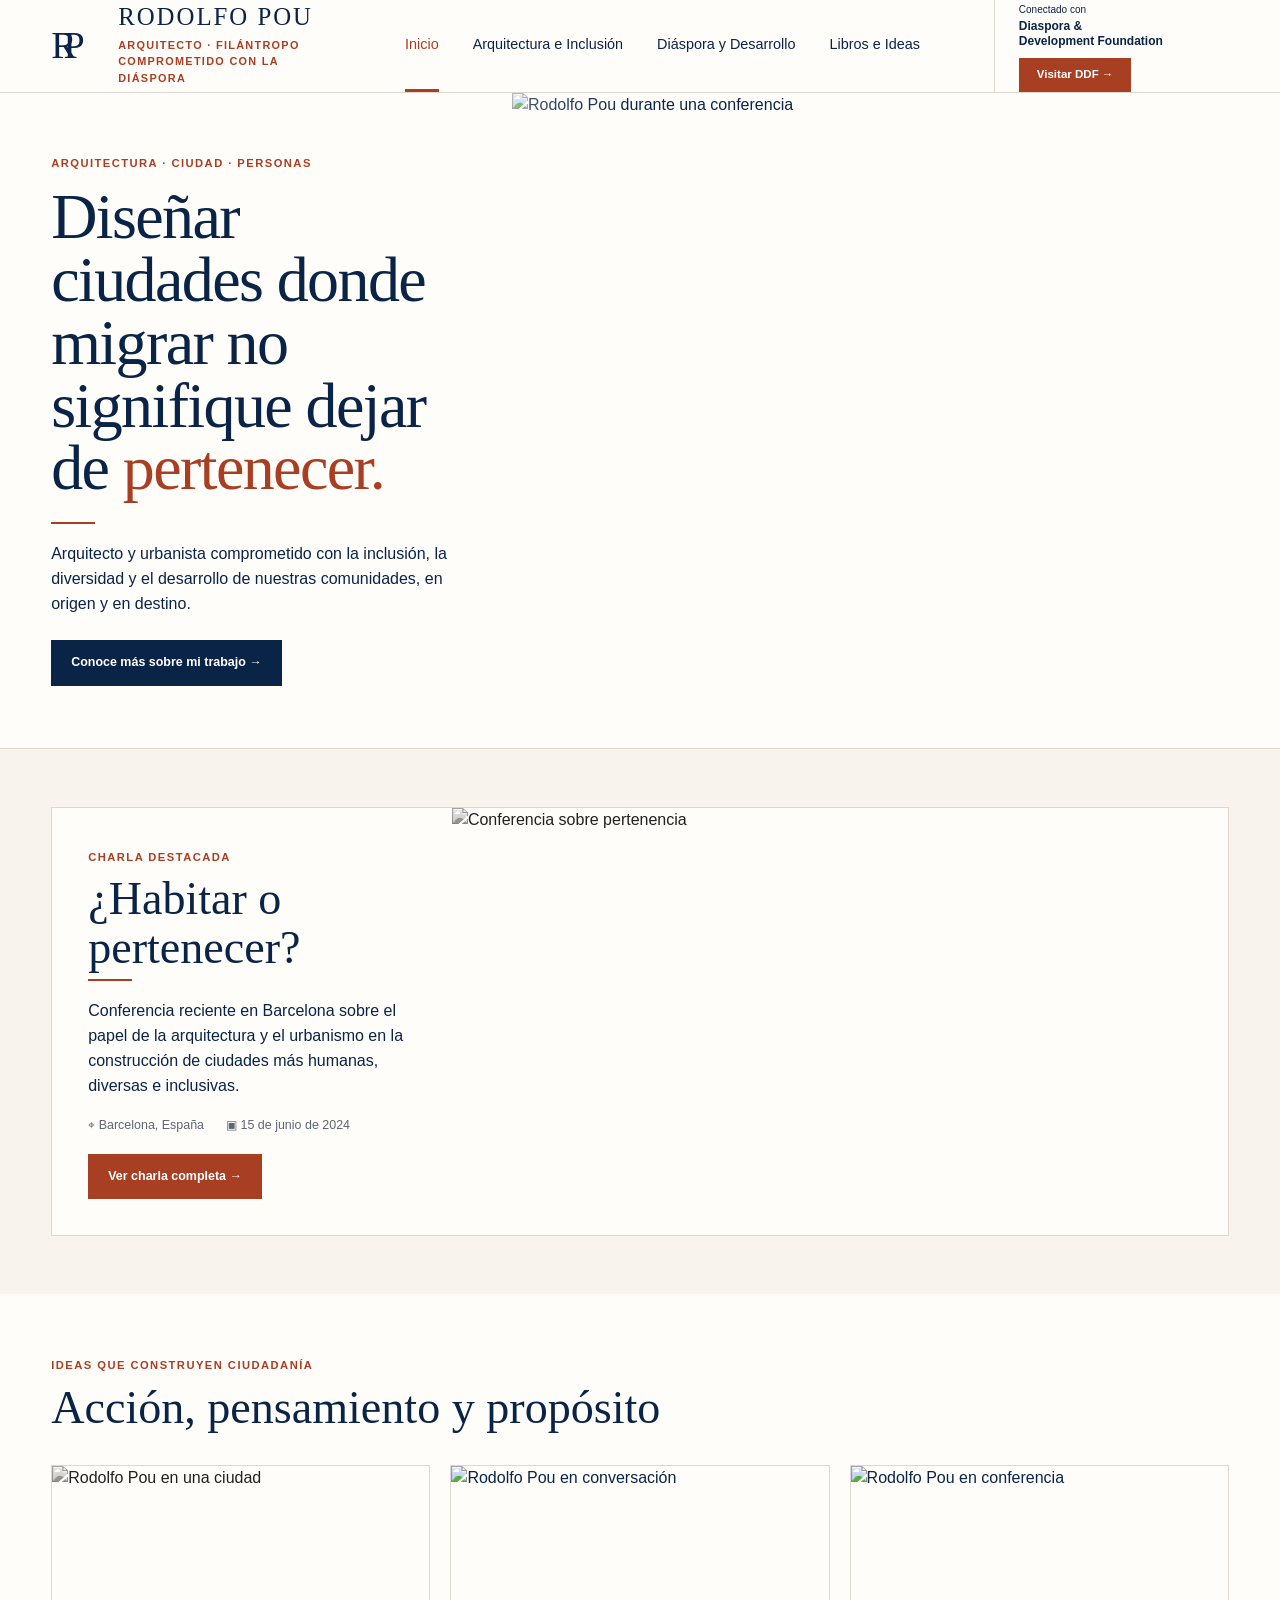
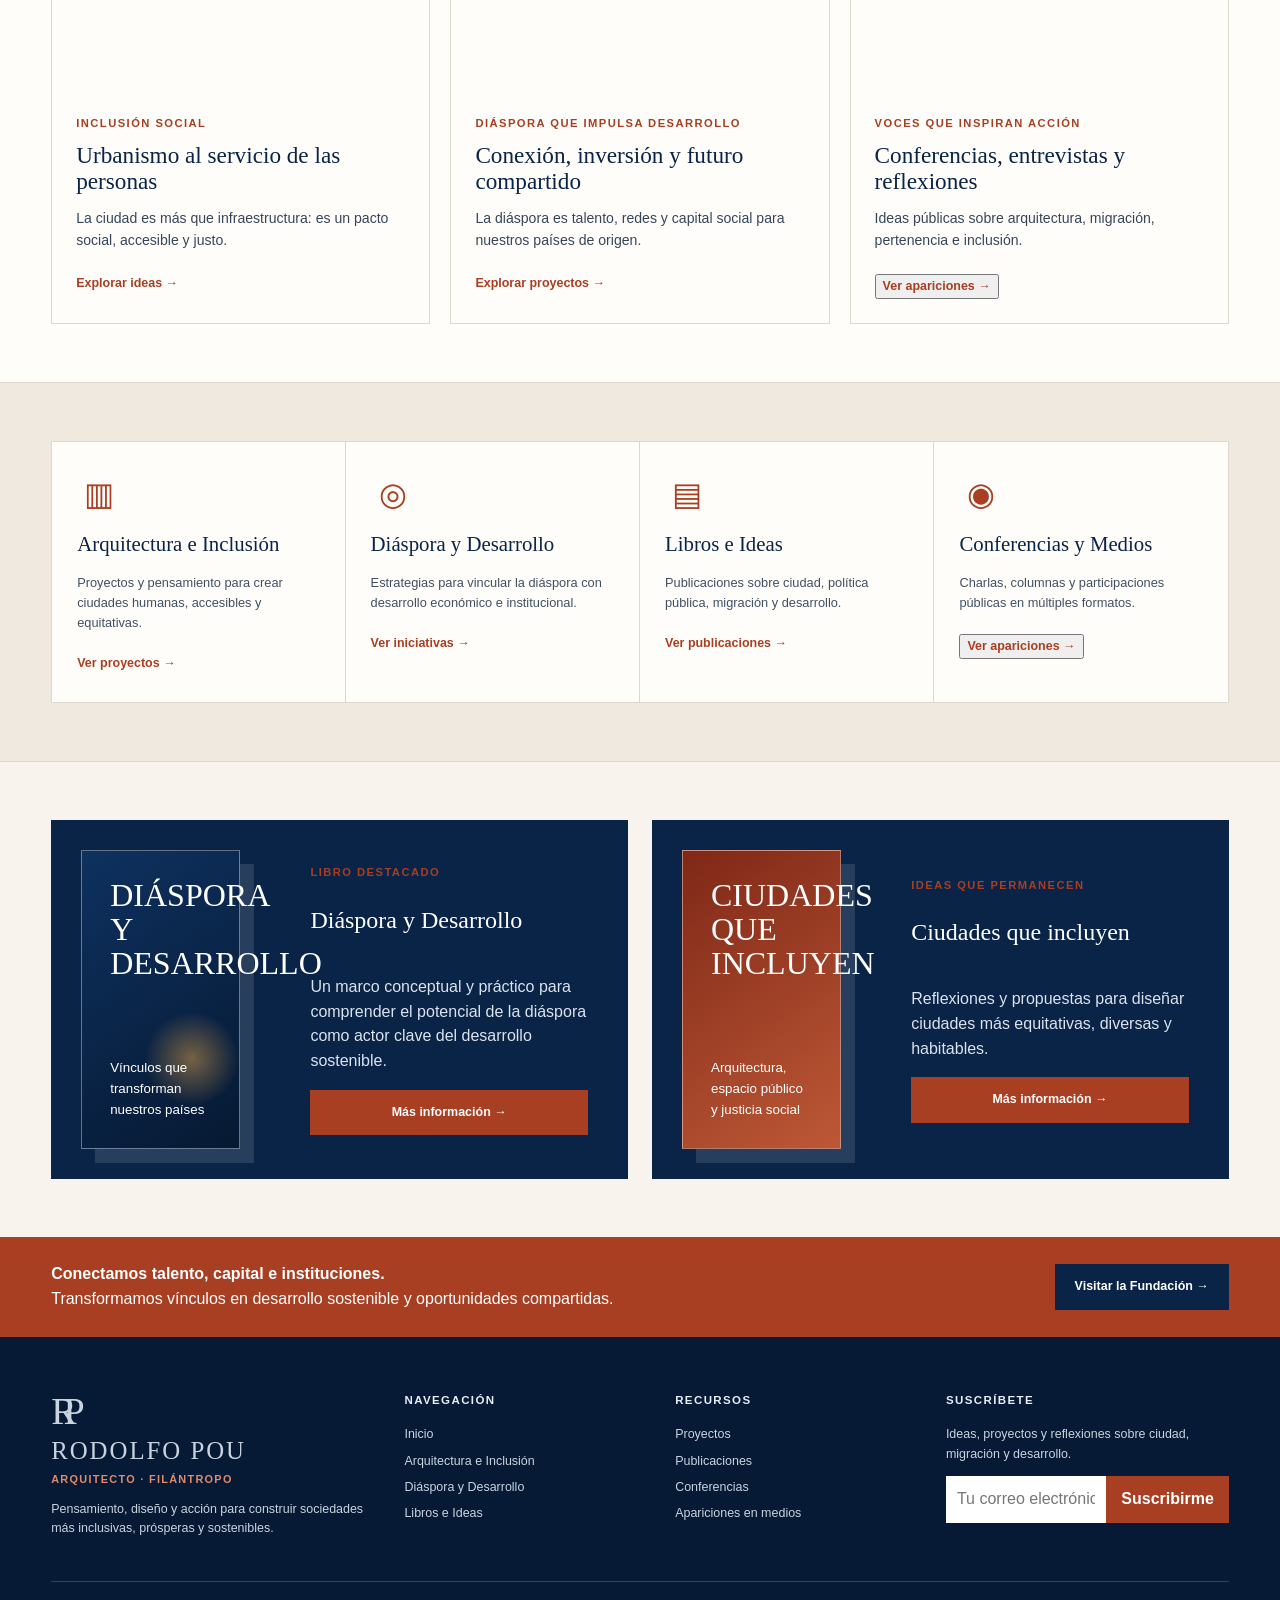
==== commit b9df755a: "Reconstruir portada según mockup original" ====
--- a/index.html
+++ b/index.html
@@ -1,10 +1,58 @@
-<!doctype html><html lang="es"><head><meta charset="utf-8"><meta name="viewport" content="width=device-width,initial-scale=1"><title>Rodolfo Pou — Inicio</title><link rel="stylesheet" href="styles.css"></head><body>
-<header class="site-header"><div class="container header-row"><a class="brand" href="index.html"><strong>Rodolfo Pou</strong><small>ARQUITECTO · FILÁNTROPO COMPROMETIDO CON LA DIÁSPORA</small></a><button class="menu-btn">☰</button><nav class="nav"><a class="active" href="index.html">Inicio</a><a href="arquitectura.html">Arquitectura e Inclusión</a><a href="diaspora.html">Diáspora y Desarrollo</a><a href="libros.html">Libros e Ideas</a></nav><a class="foundation-link" href="https://diasporadevelopment.org/es/" target="_blank"><small>Conectado con</small><span>Diaspora & Development Foundation</span></a></div></header>
-<main><section class="hero"><div class="hero-copy"><span class="eyebrow">Arquitectura · ciudad · personas</span><h1>Diseñar ciudades donde migrar no signifique dejar de <span class="accent">pertenecer.</span></h1><p>Arquitecto y urbanista comprometido con la inclusión, la diversidad y el desarrollo de nuestras comunidades, en origen y en destino.</p><div><a class="btn" href="arquitectura.html">Conoce mi trabajo →</a></div></div><div class="hero-media"><img src="https://rodolfopou.com/wp-content/uploads/2021/09/en-dyd-2.png" alt="Rodolfo Pou en conferencia" style="object-position:82% center"><div class="hero-quote">“La diáspora no es solo origen. Es puente, capital humano, conocimiento e inversión para el bien común.”</div></div></section>
-<section class="section"><div class="container feature reveal"><div class="feature-copy"><span class="eyebrow">Charla destacada</span><h2 class="section-title">¿Habitar o pertenecer?</h2><p>La conferencia de Barcelona propone pensar la arquitectura y el urbanismo desde la movilidad, la identidad y la inclusión.</p><button class="btn rust" data-modal>Ver charla destacada →</button></div><div class="feature-media"><img src="https://rodolfopou.com/wp-content/uploads/2021/09/en-dyd-2.png" alt="Rodolfo Pou junto a una audiencia"></div></div></section>
-<section class="section principles"><div class="container grid-4"><div class="principle"><div class="icon">⌂</div><h3>Arquitectura e Inclusión</h3><p>Ciudades humanas, accesibles y equitativas.</p><a class="card-link" href="arquitectura.html">Explorar →</a></div><div class="principle"><div class="icon">◎</div><h3>Diáspora y Desarrollo</h3><p>Puentes entre capital, conocimiento y territorio.</p><a class="card-link" href="diaspora.html">Explorar →</a></div><div class="principle"><div class="icon">▤</div><h3>Libros e Ideas</h3><p>Ensayos sobre ciudadanía, migración y futuro.</p><a class="card-link" href="libros.html">Explorar →</a></div><div class="principle"><div class="icon">◉</div><h3>Medios y Charlas</h3><p>Conversaciones públicas con impacto social.</p><a class="card-link" href="#conversaciones">Explorar →</a></div></div></section>
-<section class="section" id="conversaciones"><div class="container"><span class="eyebrow">En conversación</span><h2 class="section-title">Ideas que construyen puentes</h2><div class="grid-3"><article class="card reveal"><img src="https://rodolfopou.com/wp-content/uploads/2021/09/yo-en-NY-con-el-Presidente-1130x565.png" alt="Entrevista a Rodolfo Pou"><h3>Conexión, inversión y futuro compartido</h3><p>La diáspora como talento, redes y capital social.</p><a class="card-link" href="diaspora.html">Ver enfoque →</a></article><article class="card reveal"><img src="https://rodolfopou.com/wp-content/uploads/2021/09/en-dyd-2.png" alt="Conferencia"><h3>Urbanismo al servicio de la inclusión</h3><p>Diseñar para todas las personas es diseñar para el futuro.</p><a class="card-link" href="arquitectura.html">Ver enfoque →</a></article><article class="card reveal"><img src="https://rodolfopou.com/wp-content/uploads/2021/09/yo-en-NY-con-el-Presidente-1130x565.png" alt="Rodolfo Pou en actividad pública"><h3>Ciudad, memoria y pertenencia</h3><p>El territorio también se construye con identidad y vínculos.</p><a class="card-link" href="libros.html">Leer ideas →</a></article></div></div></section>
-<section class="section"><div class="container grid-2"><div class="book reveal"><div class="book-cover"><strong>DIÁSPORA Y DESARROLLO</strong><span>Volumen II</span></div><div><span class="eyebrow">Libro destacado</span><h2>Vínculos que transforman nuestros países</h2><p>Una reflexión sobre el potencial social, político, intelectual y económico de las diásporas.</p><a class="btn ghost" href="libros.html">Conocer el libro →</a></div></div><div class="book reveal"><div class="book-cover rust"><strong>ARQUITECTURA E INCLUSIÓN</strong><span>Ideas para ciudades que acogen</span></div><div><span class="eyebrow">Eje editorial</span><h2>Habitar, pertenecer y construir comunidad</h2><p>Arquitectura y urbanismo entendidos como instrumentos de ciudadanía.</p><a class="btn ghost" href="arquitectura.html">Explorar el tema →</a></div></div></div></section>
-<section class="cta-band"><div class="container cta-row"><div><strong>Construyendo puentes. Diseñando futuro.</strong><div>Arquitectura, pensamiento cívico y diáspora para sociedades más inclusivas.</div></div><a class="btn" href="https://diasporadevelopment.org/es/" target="_blank">Visitar DDF →</a></div></section></main>
-<footer class="footer"><div class="container footer-grid"><div><h3>Rodolfo Pou</h3><p>Arquitecto · Urbanista · Pensador público.</p></div><div><h4>Navegación</h4><a href="index.html">Inicio</a><a href="arquitectura.html">Arquitectura e Inclusión</a><a href="diaspora.html">Diáspora y Desarrollo</a><a href="libros.html">Libros e Ideas</a></div><div><h4>Enlaces</h4><a href="https://rodolfopou.com/sobre-mi/" target="_blank">Sitio actual</a><a href="https://diasporadevelopment.org/es/" target="_blank">Fundación</a></div><div><h4>Suscríbete</h4><p>Demo interactivo: el formulario todavía no envía datos.</p><button class="btn rust" data-demo="Suscripción registrada en modo demo">Suscribirme</button></div></div></footer>
-<div class="modal"><div class="modal-card"><button class="modal-close">×</button><span class="eyebrow">Barcelona</span><h2 class="section-title">¿Habitar o pertenecer?</h2><p>Una conversación sobre arquitectura, urbanismo, diáspora y sentido de pertenencia.</p><a class="btn rust" target="_blank" href="https://elpostantillano.net/index.php?option=com_content&view=article&id=39699:rodolfo-pou-arquitecto-dominicano-presenta-en-barcelona-una-vision-de-la-arquitectura-centrada-en-las-diasporas-y-el-sentido-de-pertenencia&catid=293&Itemid=1002">Leer participación →</a></div></div><div class="toast"></div><script src="script.js"></script></body></html>+<!doctype html>
+<html lang="es">
+<head>
+  <meta charset="utf-8"><meta name="viewport" content="width=device-width,initial-scale=1">
+  <title>Rodolfo Pou — Inicio</title><link rel="stylesheet" href="styles.css">
+</head>
+<body>
+<header class="site-header"><div class="container header-row">
+  <a class="brand" href="index.html"><span class="brand-mark"><span>R</span><span>P</span></span><span class="brand-copy"><strong>Rodolfo Pou</strong><small>Arquitecto · Filántropo comprometido con la diáspora</small></span></a>
+  <button class="menu-btn" aria-label="Abrir navegación">☰</button>
+  <nav class="nav"><a class="active" href="index.html">Inicio</a><a href="arquitectura.html">Arquitectura e Inclusión</a><a href="diaspora.html">Diáspora y Desarrollo</a><a href="libros.html">Libros e Ideas</a></nav>
+  <a class="foundation-link" href="https://diasporadevelopment.org/es/" target="_blank"><small>Conectado con</small><span>Diaspora &amp;<br>Development Foundation</span><b>Visitar DDF →</b></a>
+</div></header>
+<main>
+<section class="hero"><div class="hero-copy">
+  <span class="eyebrow">Arquitectura · ciudad · personas</span>
+  <h1>Diseñar ciudades donde migrar no signifique dejar de <em>pertenecer.</em></h1><div class="rule"></div>
+  <p>Arquitecto y urbanista comprometido con la inclusión, la diversidad y el desarrollo de nuestras comunidades, en origen y en destino.</p>
+  <div><a class="btn" href="arquitectura.html">Conoce más sobre mi trabajo →</a></div>
+</div><div class="hero-media"><img src="https://rodolfopou.com/wp-content/uploads/2021/09/en-dyd-2.png" alt="Rodolfo Pou durante una conferencia"></div></section>
+
+<section class="section"><div class="container feature reveal">
+  <div class="feature-copy"><span class="eyebrow">Charla destacada</span><h2 class="section-title">¿Habitar o pertenecer?</h2><div class="rule"></div><p>Conferencia reciente en Barcelona sobre el papel de la arquitectura y el urbanismo en la construcción de ciudades más humanas, diversas e inclusivas.</p><div class="meta"><span>⌖ Barcelona, España</span><span>▣ 15 de junio de 2024</span></div><button class="btn rust" data-modal>Ver charla completa →</button></div>
+  <div class="feature-media"><img src="https://rodolfopou.com/wp-content/uploads/2021/09/en-dyd-2.png" alt="Conferencia sobre pertenencia"></div>
+</div></section>
+
+<section class="section white"><div class="container">
+  <div class="section-head"><div><span class="eyebrow">Ideas que construyen ciudadanía</span><h2 class="section-title">Acción, pensamiento y propósito</h2></div></div>
+  <div class="grid-3">
+    <article class="card reveal"><div class="card-media bw"><img src="https://rodolfopou.com/wp-content/uploads/2021/09/yo-en-NY-con-el-Presidente-1130x565.png" alt="Rodolfo Pou en una ciudad"></div><div class="card-body"><span class="eyebrow">Inclusión social</span><h3>Urbanismo al servicio de las personas</h3><p>La ciudad es más que infraestructura: es un pacto social, accesible y justo.</p><a class="text-link" href="arquitectura.html">Explorar ideas →</a></div></article>
+    <article class="card reveal"><div class="card-media"><img src="https://rodolfopou.com/wp-content/uploads/2021/09/yo-en-NY-con-el-Presidente-1130x565.png" alt="Rodolfo Pou en conversación"></div><div class="card-body"><span class="eyebrow">Diáspora que impulsa desarrollo</span><h3>Conexión, inversión y futuro compartido</h3><p>La diáspora es talento, redes y capital social para nuestros países de origen.</p><a class="text-link" href="diaspora.html">Explorar proyectos →</a></div></article>
+    <article class="card reveal"><div class="card-media"><img src="https://rodolfopou.com/wp-content/uploads/2021/09/en-dyd-2.png" alt="Rodolfo Pou en conferencia"></div><div class="card-body"><span class="eyebrow">Voces que inspiran acción</span><h3>Conferencias, entrevistas y reflexiones</h3><p>Ideas públicas sobre arquitectura, migración, pertenencia e inclusión.</p><button class="text-link" data-modal>Ver apariciones →</button></div></article>
+  </div>
+</div></section>
+
+<section class="section soft"><div class="container grid-4">
+  <article class="pillar"><div class="icon">▥</div><h3>Arquitectura e Inclusión</h3><p>Proyectos y pensamiento para crear ciudades humanas, accesibles y equitativas.</p><a class="text-link" href="arquitectura.html">Ver proyectos →</a></article>
+  <article class="pillar"><div class="icon">◎</div><h3>Diáspora y Desarrollo</h3><p>Estrategias para vincular la diáspora con desarrollo económico e institucional.</p><a class="text-link" href="diaspora.html">Ver iniciativas →</a></article>
+  <article class="pillar"><div class="icon">▤</div><h3>Libros e Ideas</h3><p>Publicaciones sobre ciudad, política pública, migración y desarrollo.</p><a class="text-link" href="libros.html">Ver publicaciones →</a></article>
+  <article class="pillar"><div class="icon">◉</div><h3>Conferencias y Medios</h3><p>Charlas, columnas y participaciones públicas en múltiples formatos.</p><button class="text-link" data-modal>Ver apariciones →</button></article>
+</div></section>
+
+<section class="section"><div class="container grid-2">
+  <div class="book-feature reveal"><div class="book-cover"><strong>DIÁSPORA<br>Y DESARROLLO</strong><small>Vínculos que transforman nuestros países</small></div><div class="book-copy"><span class="eyebrow">Libro destacado</span><h2>Diáspora y Desarrollo</h2><p>Un marco conceptual y práctico para comprender el potencial de la diáspora como actor clave del desarrollo sostenible.</p><a class="btn rust" href="libros.html">Más información →</a></div></div>
+  <div class="book-feature reveal"><div class="book-cover rust"><strong>CIUDADES<br>QUE INCLUYEN</strong><small>Arquitectura, espacio público y justicia social</small></div><div class="book-copy"><span class="eyebrow">Ideas que permanecen</span><h2>Ciudades que incluyen</h2><p>Reflexiones y propuestas para diseñar ciudades más equitativas, diversas y habitables.</p><a class="btn rust" href="libros.html">Más información →</a></div></div>
+</div></section>
+
+<section class="cta"><div class="container cta-row"><div><strong>Conectamos talento, capital e instituciones.</strong><div>Transformamos vínculos en desarrollo sostenible y oportunidades compartidas.</div></div><a class="btn" href="https://diasporadevelopment.org/es/" target="_blank">Visitar la Fundación →</a></div></section>
+</main>
+<footer class="footer"><div class="container"><div class="footer-grid">
+  <div class="footer-brand"><a class="brand" href="index.html"><span class="brand-mark"><span>R</span><span>P</span></span><span class="brand-copy"><strong>Rodolfo Pou</strong><small>Arquitecto · Filántropo</small></span></a><p>Pensamiento, diseño y acción para construir sociedades más inclusivas, prósperas y sostenibles.</p></div>
+  <div><h4>Navegación</h4><a href="index.html">Inicio</a><a href="arquitectura.html">Arquitectura e Inclusión</a><a href="diaspora.html">Diáspora y Desarrollo</a><a href="libros.html">Libros e Ideas</a></div>
+  <div><h4>Recursos</h4><a href="arquitectura.html">Proyectos</a><a href="libros.html">Publicaciones</a><a href="#" data-modal>Conferencias</a><a href="#" data-modal>Apariciones en medios</a></div>
+  <div><h4>Suscríbete</h4><p>Ideas, proyectos y reflexiones sobre ciudad, migración y desarrollo.</p><form class="subscribe"><input type="email" aria-label="Correo electrónico" placeholder="Tu correo electrónico"><button>Suscribirme</button></form></div>
+</div><div class="copyright"><span>© 2026 Rodolfo Pou. Todos los derechos reservados.</span><span>Diseñado para construir pertenencia.</span></div></div></footer>
+<div class="modal"><div class="modal-card"><button class="modal-close" aria-label="Cerrar">×</button><span class="eyebrow">En conversación</span><h2 class="section-title">¿Habitar o pertenecer?</h2><p>Una conversación sobre arquitectura, urbanismo, diáspora y sentido de pertenencia.</p><a class="btn rust" target="_blank" href="https://elpostantillano.net/index.php?option=com_content&view=article&id=39699:rodolfo-pou-arquitecto-dominicano-presenta-en-barcelona-una-vision-de-la-arquitectura-centrada-en-las-diasporas-y-el-sentido-de-pertenencia&catid=293&Itemid=1002">Leer participación →</a></div></div>
+<div class="toast"></div><script src="script.js"></script>
+</body></html>
--- a/styles.css
+++ b/styles.css
@@ -1 +1,126 @@
-:root{--ink:#10284a;--rust:#a63f25;--paper:#f6f1e8;--white:#fffdf8;--line:#d9d0c3;--muted:#5f6570;--teal:#2f7775;--shadow:0 20px 60px rgba(16,40,74,.12)}*{box-sizing:border-box}html{scroll-behavior:smooth}body{margin:0;background:var(--paper);color:var(--ink);font-family:Inter,Arial,sans-serif;line-height:1.55}img{max-width:100%;display:block}a{color:inherit;text-decoration:none}.container{width:min(1180px,92vw);margin:auto}.site-header{position:sticky;top:0;z-index:50;background:rgba(255,253,248,.96);backdrop-filter:blur(14px);border-bottom:1px solid var(--line)}.header-row{display:grid;grid-template-columns:auto 1fr auto;gap:28px;align-items:center;min-height:90px}.brand strong{display:block;font-family:Georgia,serif;font-size:2rem;letter-spacing:.01em}.brand small{color:var(--rust);font-weight:700;letter-spacing:.12em}.nav{display:flex;justify-content:center;gap:28px;font-size:.95rem}.nav a{padding:30px 0 25px;border-bottom:3px solid transparent}.nav a.active,.nav a:hover{border-color:var(--rust)}.foundation-link{font-size:.84rem;border-left:1px solid var(--line);padding-left:24px}.foundation-link span{display:block;font-weight:700}.btn{display:inline-flex;align-items:center;justify-content:center;gap:9px;background:var(--ink);color:#fff;padding:13px 20px;border-radius:2px;border:1px solid var(--ink);font-weight:700;cursor:pointer}.btn.rust{background:var(--rust);border-color:var(--rust)}.btn.ghost{background:transparent;color:var(--ink)}.menu-btn{display:none;background:none;border:0;font-size:1.5rem}.hero{display:grid;grid-template-columns:42% 58%;min-height:600px;background:var(--white);border-bottom:1px solid var(--line)}.hero-copy{padding:75px max(4vw,35px);display:flex;flex-direction:column;justify-content:center}.eyebrow{color:var(--rust);text-transform:uppercase;font-size:.78rem;font-weight:800;letter-spacing:.12em}.hero h1,.page-hero h1{font-family:Georgia,serif;font-size:clamp(3rem,5.6vw,5.8rem);line-height:1.02;margin:16px 0 24px;font-weight:500}.accent{color:var(--rust)}.hero p,.page-hero p{font-size:1.08rem;max-width:580px}.hero-media{position:relative;overflow:hidden}.hero-media img{width:100%;height:100%;object-fit:cover}.hero-quote{position:absolute;right:24px;bottom:24px;max-width:380px;background:rgba(16,40,74,.94);color:#fff;padding:24px;font-family:Georgia,serif;font-size:1.15rem}.section{padding:72px 0}.section-title{font-family:Georgia,serif;font-size:clamp(2rem,3.6vw,3.7rem);line-height:1.1;margin:8px 0 18px}.grid-2{display:grid;grid-template-columns:1fr 1fr;gap:28px}.grid-3{display:grid;grid-template-columns:repeat(3,1fr);gap:24px}.grid-4{display:grid;grid-template-columns:repeat(4,1fr);gap:20px}.feature{background:var(--white);border:1px solid var(--line);display:grid;grid-template-columns:40% 60%;box-shadow:var(--shadow)}.feature-copy{padding:42px}.feature-media img{height:100%;width:100%;object-fit:cover;filter:grayscale(1)}.card{background:var(--white);border:1px solid var(--line);padding:24px;transition:.25s transform,.25s box-shadow}.card:hover{transform:translateY(-4px);box-shadow:var(--shadow)}.card img{height:220px;width:100%;object-fit:cover;margin:-24px -24px 20px;width:calc(100% + 48px);max-width:none}.card h3{font-family:Georgia,serif;font-size:1.65rem;line-height:1.15;margin:.4rem 0}.card-link{font-weight:800;color:var(--rust);display:inline-flex;gap:8px;margin-top:10px;border:0;background:none;padding:0;cursor:pointer}.principles{background:#efe8dc;border-top:1px solid var(--line);border-bottom:1px solid var(--line)}.principle{text-align:center;padding:26px 14px}.principle .icon{font-size:2rem;color:var(--rust)}.book{display:grid;grid-template-columns:180px 1fr;gap:24px;background:var(--white);border:1px solid var(--line);padding:24px}.book-cover{min-height:260px;background:linear-gradient(145deg,#0e2442,#173d6a);color:#fff;padding:26px;display:flex;flex-direction:column;justify-content:space-between;box-shadow:10px 10px 0 #d8cec0}.book-cover.rust{background:linear-gradient(145deg,#8c321f,#c15334)}.book-cover strong{font-family:Georgia,serif;font-size:1.7rem;line-height:1.05}.quote-band{background:var(--ink);color:white;padding:50px 0}.quote-band blockquote{font-family:Georgia,serif;font-size:clamp(1.8rem,3vw,3rem);max-width:900px;margin:0}.cta-band{background:var(--rust);color:#fff;padding:28px 0}.cta-row{display:flex;align-items:center;justify-content:space-between;gap:20px}.footer{background:#071a33;color:#e9edf3;padding:50px 0 25px}.footer-grid{display:grid;grid-template-columns:1.4fr 1fr 1fr 1.2fr;gap:32px}.footer h4{margin-top:0}.footer a{display:block;color:#cdd7e3;margin:6px 0}.page-hero{display:grid;grid-template-columns:43% 57%;background:var(--white);min-height:510px}.page-hero .copy{padding:68px max(4vw,35px);display:flex;flex-direction:column;justify-content:center}.page-hero .media img{width:100%;height:100%;object-fit:cover}.strategy{display:flex;gap:16px;align-items:flex-start}.strategy b{font-size:1.3rem;color:var(--rust)}.map{min-height:360px;background:radial-gradient(circle at 72% 45%,rgba(166,63,37,.18),transparent 20%),radial-gradient(circle at 35% 35%,rgba(47,119,117,.18),transparent 23%),#efeae1;position:relative;overflow:hidden;border:1px solid var(--line)}.map:before,.map:after{content:"";position:absolute;border:2px solid rgba(166,63,37,.45);border-radius:50%;width:65%;height:35%;left:18%;top:30%;transform:rotate(-12deg)}.map:after{border-color:rgba(47,119,117,.45);transform:rotate(16deg);top:42%}.modal{position:fixed;inset:0;background:rgba(4,16,34,.75);display:none;align-items:center;justify-content:center;padding:20px;z-index:100}.modal.open{display:flex}.modal-card{background:var(--white);max-width:760px;width:100%;padding:34px;position:relative;box-shadow:var(--shadow)}.modal-close{position:absolute;right:16px;top:12px;border:0;background:none;font-size:2rem;cursor:pointer}.toast{position:fixed;right:20px;bottom:20px;background:var(--ink);color:white;padding:14px 18px;opacity:0;transform:translateY(15px);transition:.25s;z-index:110}.toast.show{opacity:1;transform:none}.reveal{opacity:0;transform:translateY(22px);transition:.7s}.reveal.visible{opacity:1;transform:none}@media(max-width:900px){.header-row{grid-template-columns:1fr auto}.foundation-link{display:none}.menu-btn{display:block}.nav{position:absolute;left:0;right:0;top:90px;background:var(--white);display:none;flex-direction:column;padding:18px 5vw;gap:0;border-bottom:1px solid var(--line)}.nav.open{display:flex}.nav a{padding:14px 0}.hero,.page-hero,.feature{grid-template-columns:1fr}.hero-media,.page-hero .media{min-height:380px}.grid-4,.grid-3{grid-template-columns:1fr 1fr}.footer-grid{grid-template-columns:1fr 1fr}}@media(max-width:620px){.grid-2,.grid-3,.grid-4{grid-template-columns:1fr}.hero-copy,.page-hero .copy{padding:48px 6vw}.hero h1,.page-hero h1{font-size:3rem}.feature-copy{padding:28px}.book{grid-template-columns:1fr}.book-cover{min-height:220px}.cta-row{align-items:flex-start;flex-direction:column}.footer-grid{grid-template-columns:1fr}}+:root{
+  --navy:#092447;
+  --rust:#a83e22;
+  --cream:#f8f4ed;
+  --paper:#fffdf9;
+  --line:#ded7cd;
+  --muted:#5d6671;
+  --serif:Georgia,"Times New Roman",serif;
+  --sans:Inter,Arial,sans-serif;
+  --shadow:0 18px 48px rgba(9,36,71,.12);
+}
+*{box-sizing:border-box}
+html{scroll-behavior:smooth}
+body{margin:0;background:var(--cream);color:var(--navy);font-family:var(--sans);line-height:1.55}
+img{display:block;width:100%}
+a{color:inherit;text-decoration:none}
+button,input{font:inherit}
+.container{width:min(1180px,92vw);margin:auto}
+.site-header{position:sticky;top:0;z-index:50;background:rgba(255,253,249,.97);border-bottom:1px solid var(--line);backdrop-filter:blur(12px)}
+.header-row{min-height:92px;display:grid;grid-template-columns:280px 1fr 235px;align-items:center;gap:24px}
+.brand{display:flex;align-items:center;gap:12px}
+.brand-mark{position:relative;width:55px;height:55px;flex:0 0 55px;font:500 38px/55px var(--serif);letter-spacing:-10px}
+.brand-mark span:last-child{position:relative;left:-3px}
+.brand-copy strong{display:block;font:500 1.55rem/1 var(--serif);letter-spacing:.08em;text-transform:uppercase}
+.brand-copy small{display:block;margin-top:7px;color:var(--rust);font-size:.68rem;font-weight:800;letter-spacing:.12em;text-transform:uppercase}
+.nav{height:92px;display:flex;justify-content:center;gap:34px}
+.nav a{display:flex;align-items:center;border-bottom:3px solid transparent;font-size:.9rem}
+.nav a:hover,.nav a.active{color:var(--rust);border-color:var(--rust)}
+.foundation-link{border-left:1px solid var(--line);padding-left:24px;font-size:.75rem}
+.foundation-link span{display:block;font-weight:800;line-height:1.25}
+.foundation-link b{display:inline-flex;margin-top:9px;background:var(--rust);color:white;padding:8px 18px;font-size:.72rem}
+.menu-btn{display:none;border:0;background:none;color:var(--navy);font-size:1.7rem}
+.hero{background:var(--paper);display:grid;grid-template-columns:40% 60%;min-height:520px;border-bottom:1px solid var(--line)}
+.hero-copy{padding:62px max(4vw,42px);display:flex;flex-direction:column;justify-content:center}
+.hero-media{position:relative;min-height:520px;overflow:hidden}
+.hero-media>img{position:absolute;inset:0;height:100%;object-fit:cover;object-position:12% center}
+.hero-media:after{content:"";position:absolute;inset:0;background:linear-gradient(90deg,rgba(255,253,249,.25),transparent 16%)}
+.eyebrow{color:var(--rust);font-size:.7rem;font-weight:900;letter-spacing:.13em;text-transform:uppercase}
+h1,h2,h3{font-family:var(--serif);font-weight:500}
+.hero h1{font-size:clamp(3rem,5vw,5.35rem);line-height:.98;margin:14px 0 22px;letter-spacing:-.025em}
+.hero h1 em{color:var(--rust);font-style:normal}
+.rule{width:44px;height:2px;background:var(--rust);margin:0 0 18px}
+.hero p{font-size:1rem;max-width:520px;margin:0 0 24px}
+.btn{display:inline-flex;align-items:center;justify-content:center;gap:10px;background:var(--navy);color:white;border:1px solid var(--navy);padding:12px 19px;font-weight:800;font-size:.78rem;cursor:pointer}
+.btn.rust{background:var(--rust);border-color:var(--rust)}
+.btn.outline{background:transparent;color:var(--navy)}
+.quote-card{position:absolute;right:28px;bottom:28px;z-index:2;width:min(340px,42%);background:rgba(9,36,71,.94);color:white;padding:25px;font:1.05rem/1.5 var(--serif)}
+.quote-card small{display:block;margin-top:12px;font-family:var(--sans);opacity:.8}
+.section{padding:58px 0}
+.section.white{background:var(--paper)}
+.section.soft{background:#f0e9df;border-block:1px solid var(--line)}
+.section-head{display:flex;justify-content:space-between;align-items:end;gap:30px;margin-bottom:26px}
+.section-title{font-size:clamp(2rem,3.6vw,3.5rem);line-height:1.05;margin:7px 0}
+.section-intro{max-width:680px;color:var(--muted)}
+.feature{display:grid;grid-template-columns:34% 66%;background:var(--paper);border:1px solid var(--line)}
+.feature-copy{padding:36px}
+.feature-media{min-height:350px;overflow:hidden}
+.feature-media img{height:100%;object-fit:cover;object-position:12% center;filter:grayscale(1)}
+.meta{display:flex;flex-wrap:wrap;gap:22px;margin:18px 0;color:var(--muted);font-size:.78rem}
+.grid-2{display:grid;grid-template-columns:repeat(2,1fr);gap:24px}
+.grid-3{display:grid;grid-template-columns:repeat(3,1fr);gap:20px}
+.grid-4{display:grid;grid-template-columns:repeat(4,1fr);gap:0}
+.grid-6{display:grid;grid-template-columns:repeat(6,1fr);gap:0}
+.card{background:var(--paper);border:1px solid var(--line);overflow:hidden}
+.card-media{height:220px;overflow:hidden}
+.card-media img{height:100%;object-fit:cover;object-position:30% center}
+.card-media.bw img{filter:grayscale(1)}
+.card-body{padding:24px}
+.card h3{font-size:1.45rem;line-height:1.1;margin:8px 0 12px}
+.card p{font-size:.88rem;color:#36465a}
+.text-link{display:inline-flex;margin-top:8px;color:var(--rust);font-size:.78rem;font-weight:900}
+.pillar{padding:28px 25px;border:1px solid var(--line);border-left:0;background:var(--paper)}
+.pillar:first-child{border-left:1px solid var(--line)}
+.icon{width:44px;height:44px;margin-bottom:14px;color:var(--rust);font-size:2rem;display:grid;place-items:center}
+.pillar h3{font-size:1.3rem;margin:8px 0}
+.pillar p{font-size:.8rem;color:#405064}
+.map-panel{display:grid;grid-template-columns:35% 65%;background:var(--paper);border:1px solid var(--line)}
+.map-copy{padding:34px}
+.map{position:relative;min-height:330px;background:radial-gradient(circle at 34% 37%,rgba(168,62,34,.12),transparent 18%),radial-gradient(circle at 72% 55%,rgba(9,36,71,.1),transparent 22%),#f7f3ec;overflow:hidden}
+.map:before{content:"";position:absolute;inset:15%;border:1px solid #cfc5b8;border-radius:50% 45% 48% 52%;transform:rotate(-8deg)}
+.map:after{content:"RD  •────────•  Miami\A  ╲       ╱\A   • Caribe ─────• América Latina\A       ╲  ╱\A        • EEUU";white-space:pre;position:absolute;inset:80px 20%;color:var(--rust);font:800 .8rem/2 var(--sans)}
+.book-feature{display:grid;grid-template-columns:38% 62%;background:var(--navy);color:white;min-height:330px}
+.book-cover{margin:30px;min-height:270px;padding:28px;border:1px solid rgba(255,255,255,.38);background:radial-gradient(circle at 70% 70%,rgba(208,150,71,.55),transparent 20%),linear-gradient(145deg,#0e315f,#061932);box-shadow:14px 14px 0 rgba(255,255,255,.12);display:flex;flex-direction:column;justify-content:space-between}
+.book-cover.rust{background:linear-gradient(145deg,#7f2817,#bd5836)}
+.book-cover strong{font:500 2rem/1.05 var(--serif)}
+.book-copy{padding:44px 40px;display:flex;flex-direction:column;justify-content:center}
+.book-copy p{color:#dbe3ed}
+.quote-band{background:var(--paper);border-block:1px solid var(--line);padding:44px 0}
+.quote-row{display:grid;grid-template-columns:auto 1fr auto;align-items:center;gap:28px}
+.quote-mark{color:var(--rust);font:4rem/1 var(--serif)}
+.quote-row blockquote{margin:0;font:1.7rem/1.35 var(--serif)}
+.signature{font:italic 1.8rem var(--serif);white-space:nowrap}
+.cta{background:var(--rust);color:white;padding:25px 0}
+.cta-row{display:flex;align-items:center;justify-content:space-between;gap:25px}
+.footer{background:#061a35;color:#e7edf5;padding:40px 0 18px}
+.footer-grid{display:grid;grid-template-columns:1.35fr 1fr 1fr 1.2fr;gap:35px}
+.footer-brand .brand-copy small{color:#df8b6c}
+.footer h4{font-size:.72rem;letter-spacing:.12em;text-transform:uppercase}
+.footer a{display:block;color:#c9d4df;font-size:.78rem;margin:7px 0}
+.footer p{font-size:.78rem;color:#c9d4df}
+.subscribe{display:flex}
+.subscribe input{width:100%;border:0;padding:11px}
+.subscribe button{border:0;background:var(--rust);color:white;padding:0 15px;font-weight:800}
+.copyright{border-top:1px solid rgba(255,255,255,.18);margin-top:30px;padding-top:15px;font-size:.7rem;color:#aebccb;display:flex;justify-content:space-between}
+.reveal{opacity:0;transform:translateY(18px);transition:.65s}
+.reveal.visible{opacity:1;transform:none}
+.modal{position:fixed;inset:0;z-index:100;background:rgba(2,13,28,.78);display:none;place-items:center;padding:20px}
+.modal.open{display:grid}
+.modal-card{position:relative;width:min(720px,94vw);background:var(--paper);padding:38px;box-shadow:var(--shadow)}
+.modal-close{position:absolute;right:15px;top:10px;border:0;background:none;font-size:2rem;cursor:pointer}
+.toast{position:fixed;right:20px;bottom:20px;z-index:110;background:var(--navy);color:#fff;padding:14px 20px;opacity:0;transform:translateY(12px);transition:.25s}
+.toast.show{opacity:1;transform:none}
+@media(max-width:980px){
+  .header-row{grid-template-columns:1fr auto;min-height:80px}.foundation-link{display:none}.menu-btn{display:block}
+  .nav{position:absolute;left:0;right:0;top:80px;height:auto;background:var(--paper);display:none;flex-direction:column;gap:0;padding:12px 5vw;border-bottom:1px solid var(--line)}
+  .nav.open{display:flex}.nav a{padding:12px 0}.hero{grid-template-columns:1fr}.hero-media{min-height:440px}.grid-6{grid-template-columns:repeat(3,1fr)}
+  .footer-grid{grid-template-columns:repeat(2,1fr)}
+}
+@media(max-width:700px){
+  .brand-mark{width:44px;flex-basis:44px;font-size:32px}.brand-copy strong{font-size:1.2rem}.brand-copy small{font-size:.56rem}
+  .hero-copy{padding:48px 6vw}.hero h1{font-size:3.35rem}.hero-media{min-height:390px}.quote-card{width:70%;max-width:none}
+  .feature,.map-panel,.book-feature{grid-template-columns:1fr}.grid-2,.grid-3,.grid-4,.grid-6{grid-template-columns:1fr}
+  .pillar{border-left:1px solid var(--line);border-top:0}.pillar:first-child{border-top:1px solid var(--line)}
+  .section{padding:46px 0}.section-head,.cta-row{align-items:flex-start;flex-direction:column}.quote-row{grid-template-columns:auto 1fr}.signature{grid-column:2}
+  .footer-grid{grid-template-columns:1fr}.copyright{flex-direction:column;gap:8px}
+}
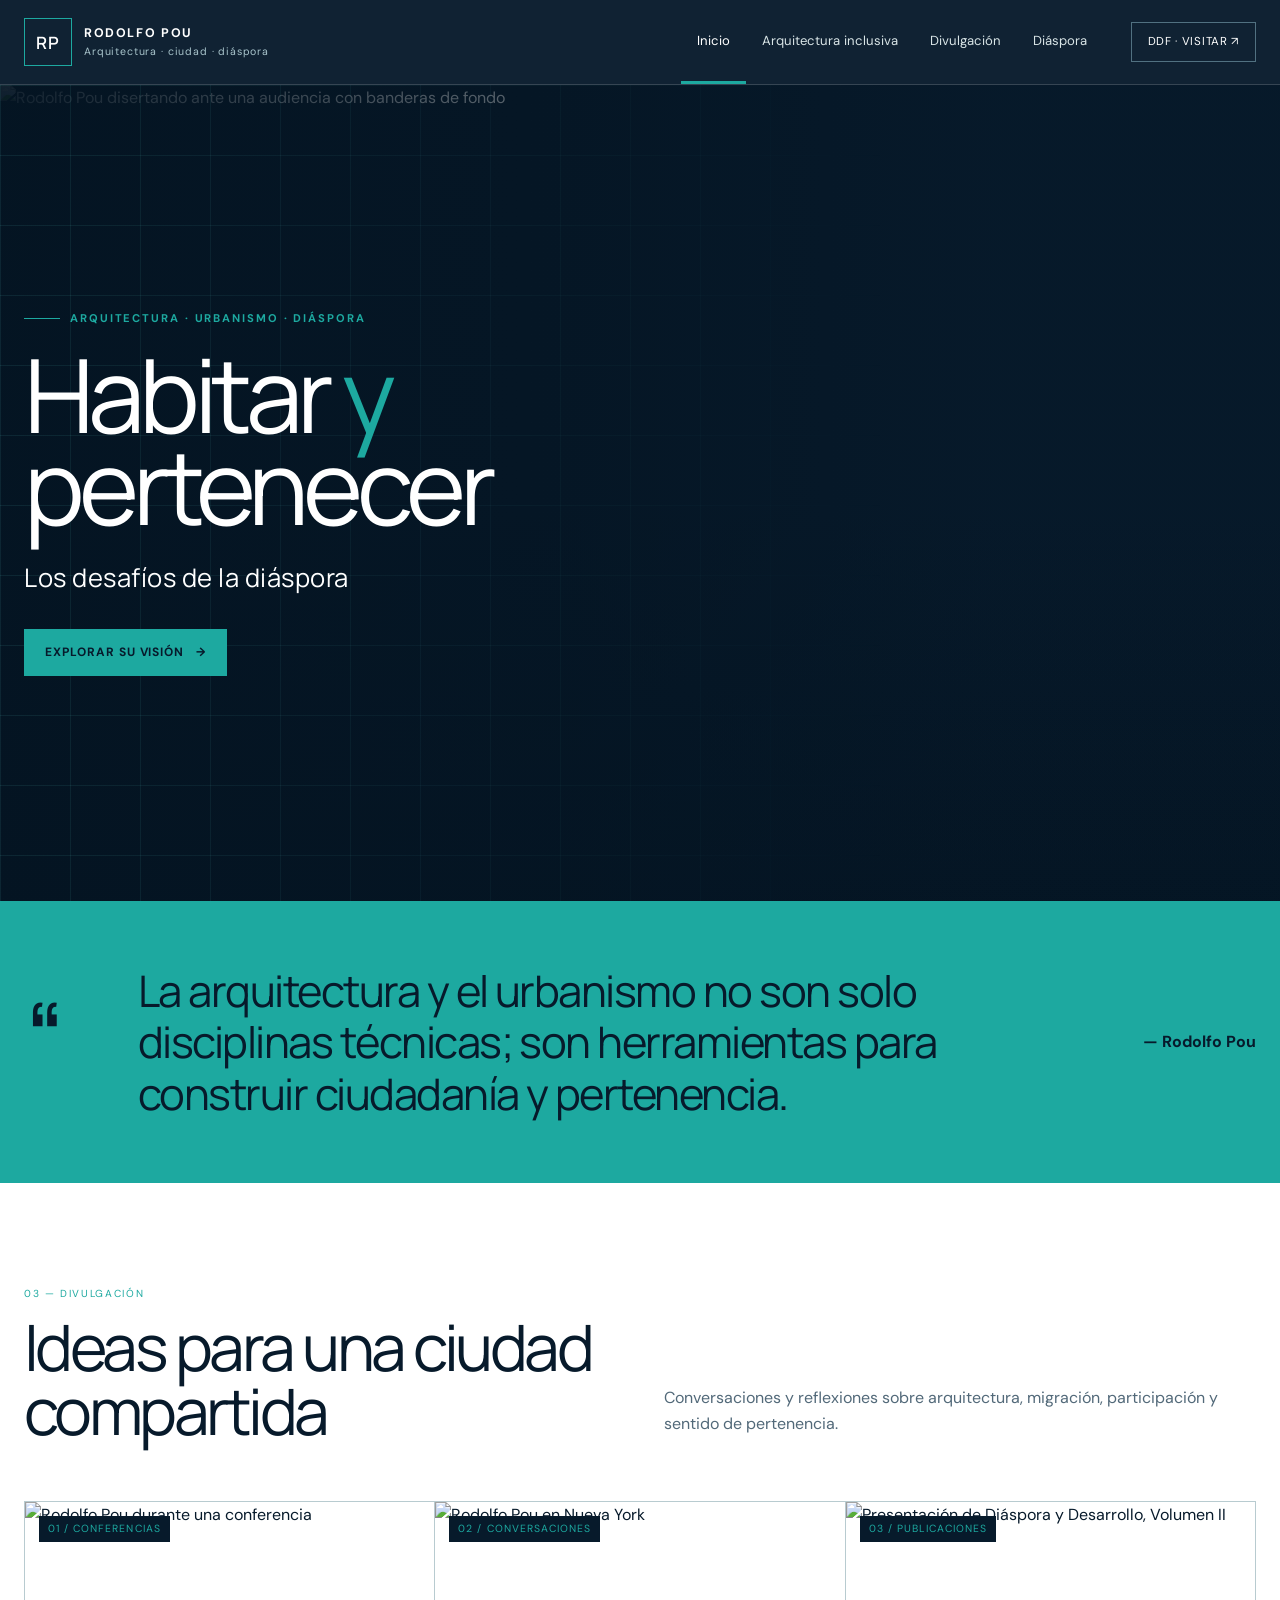
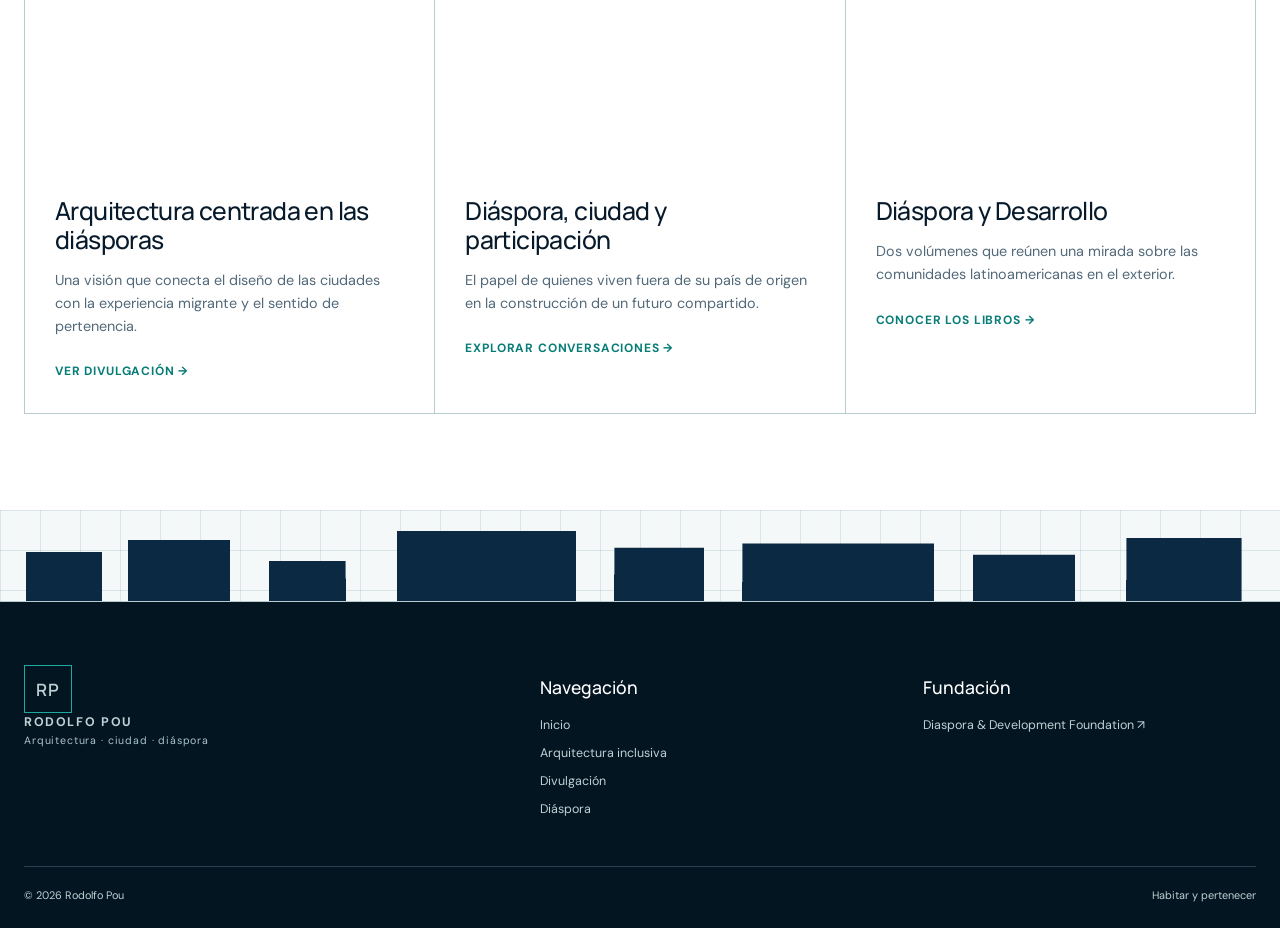
==== commit b96b0e1a: "Apply cold urban redesign across site" ====
--- a/index.html
+++ b/index.html
@@ -1,58 +1,24 @@
 <!doctype html>
 <html lang="es">
-<head>
-  <meta charset="utf-8"><meta name="viewport" content="width=device-width,initial-scale=1">
-  <title>Rodolfo Pou — Inicio</title><link rel="stylesheet" href="styles.css">
-</head>
+<head><meta charset="utf-8"><meta name="viewport" content="width=device-width,initial-scale=1"><meta name="description" content="Rodolfo Pou — arquitectura, urbanismo, divulgación y diáspora."><title>Rodolfo Pou — Habitar y pertenecer</title><link rel="stylesheet" href="/styles.css"></head>
 <body>
 <header class="site-header"><div class="container header-row">
-  <a class="brand" href="index.html"><span class="brand-mark"><span>R</span><span>P</span></span><span class="brand-copy"><strong>Rodolfo Pou</strong><small>Arquitecto · Filántropo comprometido con la diáspora</small></span></a>
-  <button class="menu-btn" aria-label="Abrir navegación">☰</button>
-  <nav class="nav"><a class="active" href="index.html">Inicio</a><a href="arquitectura.html">Arquitectura e Inclusión</a><a href="diaspora.html">Diáspora y Desarrollo</a><a href="libros.html">Libros e Ideas</a></nav>
-  <a class="foundation-link" href="https://diasporadevelopment.org/es/" target="_blank"><small>Conectado con</small><span>Diaspora &amp;<br>Development Foundation</span><b>Visitar DDF →</b></a>
+  <a class="brand" href="/"><span class="brand-mark">RP</span><span class="brand-copy"><strong>Rodolfo Pou</strong><span>Arquitectura · ciudad · diáspora</span></span></a>
+  <button class="menu-btn" aria-label="Abrir navegación" aria-expanded="false">☰</button>
+  <nav class="nav" aria-label="Navegación principal"><a class="active" href="/">Inicio</a><a href="/arquitectura/">Arquitectura inclusiva</a><a href="/divulgacion/">Divulgación</a><a href="/diaspora/">Diáspora</a></nav>
+  <a class="ddf-link" href="https://diasporadevelopment.org/es/" target="_blank" rel="noopener">DDF · Visitar ↗</a>
 </div></header>
 <main>
-<section class="hero"><div class="hero-copy">
-  <span class="eyebrow">Arquitectura · ciudad · personas</span>
-  <h1>Diseñar ciudades donde migrar no signifique dejar de <em>pertenecer.</em></h1><div class="rule"></div>
-  <p>Arquitecto y urbanista comprometido con la inclusión, la diversidad y el desarrollo de nuestras comunidades, en origen y en destino.</p>
-  <div><a class="btn" href="arquitectura.html">Conoce más sobre mi trabajo →</a></div>
-</div><div class="hero-media"><img src="https://rodolfopou.com/wp-content/uploads/2021/09/en-dyd-2.png" alt="Rodolfo Pou durante una conferencia"></div></section>
-
-<section class="section"><div class="container feature reveal">
-  <div class="feature-copy"><span class="eyebrow">Charla destacada</span><h2 class="section-title">¿Habitar o pertenecer?</h2><div class="rule"></div><p>Conferencia reciente en Barcelona sobre el papel de la arquitectura y el urbanismo en la construcción de ciudades más humanas, diversas e inclusivas.</p><div class="meta"><span>⌖ Barcelona, España</span><span>▣ 15 de junio de 2024</span></div><button class="btn rust" data-modal>Ver charla completa →</button></div>
-  <div class="feature-media"><img src="https://rodolfopou.com/wp-content/uploads/2021/09/en-dyd-2.png" alt="Conferencia sobre pertenencia"></div>
-</div></section>
-
-<section class="section white"><div class="container">
-  <div class="section-head"><div><span class="eyebrow">Ideas que construyen ciudadanía</span><h2 class="section-title">Acción, pensamiento y propósito</h2></div></div>
-  <div class="grid-3">
-    <article class="card reveal"><div class="card-media bw"><img src="https://rodolfopou.com/wp-content/uploads/2021/09/yo-en-NY-con-el-Presidente-1130x565.png" alt="Rodolfo Pou en una ciudad"></div><div class="card-body"><span class="eyebrow">Inclusión social</span><h3>Urbanismo al servicio de las personas</h3><p>La ciudad es más que infraestructura: es un pacto social, accesible y justo.</p><a class="text-link" href="arquitectura.html">Explorar ideas →</a></div></article>
-    <article class="card reveal"><div class="card-media"><img src="https://rodolfopou.com/wp-content/uploads/2021/09/yo-en-NY-con-el-Presidente-1130x565.png" alt="Rodolfo Pou en conversación"></div><div class="card-body"><span class="eyebrow">Diáspora que impulsa desarrollo</span><h3>Conexión, inversión y futuro compartido</h3><p>La diáspora es talento, redes y capital social para nuestros países de origen.</p><a class="text-link" href="diaspora.html">Explorar proyectos →</a></div></article>
-    <article class="card reveal"><div class="card-media"><img src="https://rodolfopou.com/wp-content/uploads/2021/09/en-dyd-2.png" alt="Rodolfo Pou en conferencia"></div><div class="card-body"><span class="eyebrow">Voces que inspiran acción</span><h3>Conferencias, entrevistas y reflexiones</h3><p>Ideas públicas sobre arquitectura, migración, pertenencia e inclusión.</p><button class="text-link" data-modal>Ver apariciones →</button></div></article>
-  </div>
-</div></section>
-
-<section class="section soft"><div class="container grid-4">
-  <article class="pillar"><div class="icon">▥</div><h3>Arquitectura e Inclusión</h3><p>Proyectos y pensamiento para crear ciudades humanas, accesibles y equitativas.</p><a class="text-link" href="arquitectura.html">Ver proyectos →</a></article>
-  <article class="pillar"><div class="icon">◎</div><h3>Diáspora y Desarrollo</h3><p>Estrategias para vincular la diáspora con desarrollo económico e institucional.</p><a class="text-link" href="diaspora.html">Ver iniciativas →</a></article>
-  <article class="pillar"><div class="icon">▤</div><h3>Libros e Ideas</h3><p>Publicaciones sobre ciudad, política pública, migración y desarrollo.</p><a class="text-link" href="libros.html">Ver publicaciones →</a></article>
-  <article class="pillar"><div class="icon">◉</div><h3>Conferencias y Medios</h3><p>Charlas, columnas y participaciones públicas en múltiples formatos.</p><button class="text-link" data-modal>Ver apariciones →</button></article>
-</div></section>
-
-<section class="section"><div class="container grid-2">
-  <div class="book-feature reveal"><div class="book-cover"><strong>DIÁSPORA<br>Y DESARROLLO</strong><small>Vínculos que transforman nuestros países</small></div><div class="book-copy"><span class="eyebrow">Libro destacado</span><h2>Diáspora y Desarrollo</h2><p>Un marco conceptual y práctico para comprender el potencial de la diáspora como actor clave del desarrollo sostenible.</p><a class="btn rust" href="libros.html">Más información →</a></div></div>
-  <div class="book-feature reveal"><div class="book-cover rust"><strong>CIUDADES<br>QUE INCLUYEN</strong><small>Arquitectura, espacio público y justicia social</small></div><div class="book-copy"><span class="eyebrow">Ideas que permanecen</span><h2>Ciudades que incluyen</h2><p>Reflexiones y propuestas para diseñar ciudades más equitativas, diversas y habitables.</p><a class="btn rust" href="libros.html">Más información →</a></div></div>
-</div></section>
-
-<section class="cta"><div class="container cta-row"><div><strong>Conectamos talento, capital e instituciones.</strong><div>Transformamos vínculos en desarrollo sostenible y oportunidades compartidas.</div></div><a class="btn" href="https://diasporadevelopment.org/es/" target="_blank">Visitar la Fundación →</a></div></section>
+  <section class="hero"><img src="https://rodolfopou.com/wp-content/uploads/2021/09/en-dyd-2.png" alt="Rodolfo Pou disertando ante una audiencia con banderas de fondo"><span class="hero-lines" aria-hidden="true"></span><div class="container"><div class="hero-copy"><span class="kicker">Arquitectura · urbanismo · diáspora</span><h1>Habitar <em>y</em><br>pertenecer</h1><p class="claim">Los desafíos de la diáspora</p><a class="btn" href="/arquitectura/">Explorar su visión <span>→</span></a></div></div></section>
+  <section class="quote-band"><div class="container quote-layout"><span class="quote-mark" aria-hidden="true">“</span><blockquote>La arquitectura y el urbanismo no son solo disciplinas técnicas; son herramientas para construir ciudadanía y pertenencia.</blockquote><cite>— Rodolfo Pou</cite></div></section>
+  <section class="section white" id="divulgacion"><div class="container"><div class="section-head"><div><span class="axis-label">03 — Divulgación</span><h2>Ideas para una ciudad compartida</h2></div><p class="section-intro">Conversaciones y reflexiones sobre arquitectura, migración, participación y sentido de pertenencia.</p></div>
+    <div class="cards">
+      <article class="card reveal"><div class="card-media"><img src="https://rodolfopou.com/wp-content/uploads/2021/09/en-dyd-2.png" alt="Rodolfo Pou durante una conferencia"><span class="card-index">01 / CONFERENCIAS</span></div><div class="card-body"><h3>Arquitectura centrada en las diásporas</h3><p>Una visión que conecta el diseño de las ciudades con la experiencia migrante y el sentido de pertenencia.</p><a class="text-link" href="/divulgacion/#conferencias">Ver divulgación →</a></div></article>
+      <article class="card reveal"><div class="card-media"><img src="https://rodolfopou.com/wp-content/uploads/2021/09/yo-en-NY-con-el-Presidente-1130x565.png" alt="Rodolfo Pou en Nueva York"><span class="card-index">02 / CONVERSACIONES</span></div><div class="card-body"><h3>Diáspora, ciudad y participación</h3><p>El papel de quienes viven fuera de su país de origen en la construcción de un futuro compartido.</p><a class="text-link" href="/divulgacion/#conversaciones">Explorar conversaciones →</a></div></article>
+      <article class="card reveal"><div class="card-media"><img src="https://rodolfopou.com/wp-content/uploads/2021/07/DyD-2-para-RPou.com_-1130x565.png" alt="Presentación de Diáspora y Desarrollo, Volumen II"><span class="card-index">03 / PUBLICACIONES</span></div><div class="card-body"><h3>Diáspora y Desarrollo</h3><p>Dos volúmenes que reúnen una mirada sobre las comunidades latinoamericanas en el exterior.</p><a class="text-link" href="/diaspora/">Conocer los libros →</a></div></article>
+    </div>
+  </div></section>
+  <div class="skyline blueprint" aria-hidden="true"></div>
 </main>
-<footer class="footer"><div class="container"><div class="footer-grid">
-  <div class="footer-brand"><a class="brand" href="index.html"><span class="brand-mark"><span>R</span><span>P</span></span><span class="brand-copy"><strong>Rodolfo Pou</strong><small>Arquitecto · Filántropo</small></span></a><p>Pensamiento, diseño y acción para construir sociedades más inclusivas, prósperas y sostenibles.</p></div>
-  <div><h4>Navegación</h4><a href="index.html">Inicio</a><a href="arquitectura.html">Arquitectura e Inclusión</a><a href="diaspora.html">Diáspora y Desarrollo</a><a href="libros.html">Libros e Ideas</a></div>
-  <div><h4>Recursos</h4><a href="arquitectura.html">Proyectos</a><a href="libros.html">Publicaciones</a><a href="#" data-modal>Conferencias</a><a href="#" data-modal>Apariciones en medios</a></div>
-  <div><h4>Suscríbete</h4><p>Ideas, proyectos y reflexiones sobre ciudad, migración y desarrollo.</p><form class="subscribe"><input type="email" aria-label="Correo electrónico" placeholder="Tu correo electrónico"><button>Suscribirme</button></form></div>
-</div><div class="copyright"><span>© 2026 Rodolfo Pou. Todos los derechos reservados.</span><span>Diseñado para construir pertenencia.</span></div></div></footer>
-<div class="modal"><div class="modal-card"><button class="modal-close" aria-label="Cerrar">×</button><span class="eyebrow">En conversación</span><h2 class="section-title">¿Habitar o pertenecer?</h2><p>Una conversación sobre arquitectura, urbanismo, diáspora y sentido de pertenencia.</p><a class="btn rust" target="_blank" href="https://elpostantillano.net/index.php?option=com_content&view=article&id=39699:rodolfo-pou-arquitecto-dominicano-presenta-en-barcelona-una-vision-de-la-arquitectura-centrada-en-las-diasporas-y-el-sentido-de-pertenencia&catid=293&Itemid=1002">Leer participación →</a></div></div>
-<div class="toast"></div><script src="script.js"></script>
-</body></html>
+<footer class="footer"><div class="container"><div class="footer-grid"><div><a class="brand" href="/"><span class="brand-mark">RP</span><span class="brand-copy"><strong>Rodolfo Pou</strong><span>Arquitectura · ciudad · diáspora</span></span></a></div><div><h3>Navegación</h3><a href="/">Inicio</a><a href="/arquitectura/">Arquitectura inclusiva</a><a href="/divulgacion/">Divulgación</a><a href="/diaspora/">Diáspora</a></div><div><h3>Fundación</h3><a href="https://diasporadevelopment.org/es/" target="_blank" rel="noopener">Diaspora &amp; Development Foundation ↗</a></div></div><div class="footer-bottom"><span>© 2026 Rodolfo Pou</span><span>Habitar y pertenecer</span></div></div></footer>
+<script src="/script.js"></script></body></html>
--- a/styles.css
+++ b/styles.css
@@ -1,126 +1,16 @@
-:root{
-  --navy:#092447;
-  --rust:#a83e22;
-  --cream:#f8f4ed;
-  --paper:#fffdf9;
-  --line:#ded7cd;
-  --muted:#5d6671;
-  --serif:Georgia,"Times New Roman",serif;
-  --sans:Inter,Arial,sans-serif;
-  --shadow:0 18px 48px rgba(9,36,71,.12);
-}
-*{box-sizing:border-box}
-html{scroll-behavior:smooth}
-body{margin:0;background:var(--cream);color:var(--navy);font-family:var(--sans);line-height:1.55}
-img{display:block;width:100%}
-a{color:inherit;text-decoration:none}
-button,input{font:inherit}
-.container{width:min(1180px,92vw);margin:auto}
-.site-header{position:sticky;top:0;z-index:50;background:rgba(255,253,249,.97);border-bottom:1px solid var(--line);backdrop-filter:blur(12px)}
-.header-row{min-height:92px;display:grid;grid-template-columns:280px 1fr 235px;align-items:center;gap:24px}
-.brand{display:flex;align-items:center;gap:12px}
-.brand-mark{position:relative;width:55px;height:55px;flex:0 0 55px;font:500 38px/55px var(--serif);letter-spacing:-10px}
-.brand-mark span:last-child{position:relative;left:-3px}
-.brand-copy strong{display:block;font:500 1.55rem/1 var(--serif);letter-spacing:.08em;text-transform:uppercase}
-.brand-copy small{display:block;margin-top:7px;color:var(--rust);font-size:.68rem;font-weight:800;letter-spacing:.12em;text-transform:uppercase}
-.nav{height:92px;display:flex;justify-content:center;gap:34px}
-.nav a{display:flex;align-items:center;border-bottom:3px solid transparent;font-size:.9rem}
-.nav a:hover,.nav a.active{color:var(--rust);border-color:var(--rust)}
-.foundation-link{border-left:1px solid var(--line);padding-left:24px;font-size:.75rem}
-.foundation-link span{display:block;font-weight:800;line-height:1.25}
-.foundation-link b{display:inline-flex;margin-top:9px;background:var(--rust);color:white;padding:8px 18px;font-size:.72rem}
-.menu-btn{display:none;border:0;background:none;color:var(--navy);font-size:1.7rem}
-.hero{background:var(--paper);display:grid;grid-template-columns:40% 60%;min-height:520px;border-bottom:1px solid var(--line)}
-.hero-copy{padding:62px max(4vw,42px);display:flex;flex-direction:column;justify-content:center}
-.hero-media{position:relative;min-height:520px;overflow:hidden}
-.hero-media>img{position:absolute;inset:0;height:100%;object-fit:cover;object-position:12% center}
-.hero-media:after{content:"";position:absolute;inset:0;background:linear-gradient(90deg,rgba(255,253,249,.25),transparent 16%)}
-.eyebrow{color:var(--rust);font-size:.7rem;font-weight:900;letter-spacing:.13em;text-transform:uppercase}
-h1,h2,h3{font-family:var(--serif);font-weight:500}
-.hero h1{font-size:clamp(3rem,5vw,5.35rem);line-height:.98;margin:14px 0 22px;letter-spacing:-.025em}
-.hero h1 em{color:var(--rust);font-style:normal}
-.rule{width:44px;height:2px;background:var(--rust);margin:0 0 18px}
-.hero p{font-size:1rem;max-width:520px;margin:0 0 24px}
-.btn{display:inline-flex;align-items:center;justify-content:center;gap:10px;background:var(--navy);color:white;border:1px solid var(--navy);padding:12px 19px;font-weight:800;font-size:.78rem;cursor:pointer}
-.btn.rust{background:var(--rust);border-color:var(--rust)}
-.btn.outline{background:transparent;color:var(--navy)}
-.quote-card{position:absolute;right:28px;bottom:28px;z-index:2;width:min(340px,42%);background:rgba(9,36,71,.94);color:white;padding:25px;font:1.05rem/1.5 var(--serif)}
-.quote-card small{display:block;margin-top:12px;font-family:var(--sans);opacity:.8}
-.section{padding:58px 0}
-.section.white{background:var(--paper)}
-.section.soft{background:#f0e9df;border-block:1px solid var(--line)}
-.section-head{display:flex;justify-content:space-between;align-items:end;gap:30px;margin-bottom:26px}
-.section-title{font-size:clamp(2rem,3.6vw,3.5rem);line-height:1.05;margin:7px 0}
-.section-intro{max-width:680px;color:var(--muted)}
-.feature{display:grid;grid-template-columns:34% 66%;background:var(--paper);border:1px solid var(--line)}
-.feature-copy{padding:36px}
-.feature-media{min-height:350px;overflow:hidden}
-.feature-media img{height:100%;object-fit:cover;object-position:12% center;filter:grayscale(1)}
-.meta{display:flex;flex-wrap:wrap;gap:22px;margin:18px 0;color:var(--muted);font-size:.78rem}
-.grid-2{display:grid;grid-template-columns:repeat(2,1fr);gap:24px}
-.grid-3{display:grid;grid-template-columns:repeat(3,1fr);gap:20px}
-.grid-4{display:grid;grid-template-columns:repeat(4,1fr);gap:0}
-.grid-6{display:grid;grid-template-columns:repeat(6,1fr);gap:0}
-.card{background:var(--paper);border:1px solid var(--line);overflow:hidden}
-.card-media{height:220px;overflow:hidden}
-.card-media img{height:100%;object-fit:cover;object-position:30% center}
-.card-media.bw img{filter:grayscale(1)}
-.card-body{padding:24px}
-.card h3{font-size:1.45rem;line-height:1.1;margin:8px 0 12px}
-.card p{font-size:.88rem;color:#36465a}
-.text-link{display:inline-flex;margin-top:8px;color:var(--rust);font-size:.78rem;font-weight:900}
-.pillar{padding:28px 25px;border:1px solid var(--line);border-left:0;background:var(--paper)}
-.pillar:first-child{border-left:1px solid var(--line)}
-.icon{width:44px;height:44px;margin-bottom:14px;color:var(--rust);font-size:2rem;display:grid;place-items:center}
-.pillar h3{font-size:1.3rem;margin:8px 0}
-.pillar p{font-size:.8rem;color:#405064}
-.map-panel{display:grid;grid-template-columns:35% 65%;background:var(--paper);border:1px solid var(--line)}
-.map-copy{padding:34px}
-.map{position:relative;min-height:330px;background:radial-gradient(circle at 34% 37%,rgba(168,62,34,.12),transparent 18%),radial-gradient(circle at 72% 55%,rgba(9,36,71,.1),transparent 22%),#f7f3ec;overflow:hidden}
-.map:before{content:"";position:absolute;inset:15%;border:1px solid #cfc5b8;border-radius:50% 45% 48% 52%;transform:rotate(-8deg)}
-.map:after{content:"RD  •────────•  Miami\A  ╲       ╱\A   • Caribe ─────• América Latina\A       ╲  ╱\A        • EEUU";white-space:pre;position:absolute;inset:80px 20%;color:var(--rust);font:800 .8rem/2 var(--sans)}
-.book-feature{display:grid;grid-template-columns:38% 62%;background:var(--navy);color:white;min-height:330px}
-.book-cover{margin:30px;min-height:270px;padding:28px;border:1px solid rgba(255,255,255,.38);background:radial-gradient(circle at 70% 70%,rgba(208,150,71,.55),transparent 20%),linear-gradient(145deg,#0e315f,#061932);box-shadow:14px 14px 0 rgba(255,255,255,.12);display:flex;flex-direction:column;justify-content:space-between}
-.book-cover.rust{background:linear-gradient(145deg,#7f2817,#bd5836)}
-.book-cover strong{font:500 2rem/1.05 var(--serif)}
-.book-copy{padding:44px 40px;display:flex;flex-direction:column;justify-content:center}
-.book-copy p{color:#dbe3ed}
-.quote-band{background:var(--paper);border-block:1px solid var(--line);padding:44px 0}
-.quote-row{display:grid;grid-template-columns:auto 1fr auto;align-items:center;gap:28px}
-.quote-mark{color:var(--rust);font:4rem/1 var(--serif)}
-.quote-row blockquote{margin:0;font:1.7rem/1.35 var(--serif)}
-.signature{font:italic 1.8rem var(--serif);white-space:nowrap}
-.cta{background:var(--rust);color:white;padding:25px 0}
-.cta-row{display:flex;align-items:center;justify-content:space-between;gap:25px}
-.footer{background:#061a35;color:#e7edf5;padding:40px 0 18px}
-.footer-grid{display:grid;grid-template-columns:1.35fr 1fr 1fr 1.2fr;gap:35px}
-.footer-brand .brand-copy small{color:#df8b6c}
-.footer h4{font-size:.72rem;letter-spacing:.12em;text-transform:uppercase}
-.footer a{display:block;color:#c9d4df;font-size:.78rem;margin:7px 0}
-.footer p{font-size:.78rem;color:#c9d4df}
-.subscribe{display:flex}
-.subscribe input{width:100%;border:0;padding:11px}
-.subscribe button{border:0;background:var(--rust);color:white;padding:0 15px;font-weight:800}
-.copyright{border-top:1px solid rgba(255,255,255,.18);margin-top:30px;padding-top:15px;font-size:.7rem;color:#aebccb;display:flex;justify-content:space-between}
-.reveal{opacity:0;transform:translateY(18px);transition:.65s}
-.reveal.visible{opacity:1;transform:none}
-.modal{position:fixed;inset:0;z-index:100;background:rgba(2,13,28,.78);display:none;place-items:center;padding:20px}
-.modal.open{display:grid}
-.modal-card{position:relative;width:min(720px,94vw);background:var(--paper);padding:38px;box-shadow:var(--shadow)}
-.modal-close{position:absolute;right:15px;top:10px;border:0;background:none;font-size:2rem;cursor:pointer}
-.toast{position:fixed;right:20px;bottom:20px;z-index:110;background:var(--navy);color:#fff;padding:14px 20px;opacity:0;transform:translateY(12px);transition:.25s}
-.toast.show{opacity:1;transform:none}
-@media(max-width:980px){
-  .header-row{grid-template-columns:1fr auto;min-height:80px}.foundation-link{display:none}.menu-btn{display:block}
-  .nav{position:absolute;left:0;right:0;top:80px;height:auto;background:var(--paper);display:none;flex-direction:column;gap:0;padding:12px 5vw;border-bottom:1px solid var(--line)}
-  .nav.open{display:flex}.nav a{padding:12px 0}.hero{grid-template-columns:1fr}.hero-media{min-height:440px}.grid-6{grid-template-columns:repeat(3,1fr)}
-  .footer-grid{grid-template-columns:repeat(2,1fr)}
-}
-@media(max-width:700px){
-  .brand-mark{width:44px;flex-basis:44px;font-size:32px}.brand-copy strong{font-size:1.2rem}.brand-copy small{font-size:.56rem}
-  .hero-copy{padding:48px 6vw}.hero h1{font-size:3.35rem}.hero-media{min-height:390px}.quote-card{width:70%;max-width:none}
-  .feature,.map-panel,.book-feature{grid-template-columns:1fr}.grid-2,.grid-3,.grid-4,.grid-6{grid-template-columns:1fr}
-  .pillar{border-left:1px solid var(--line);border-top:0}.pillar:first-child{border-top:1px solid var(--line)}
-  .section{padding:46px 0}.section-head,.cta-row{align-items:flex-start;flex-direction:column}.quote-row{grid-template-columns:auto 1fr}.signature{grid-column:2}
-  .footer-grid{grid-template-columns:1fr}.copyright{flex-direction:column;gap:8px}
-}
+@import url('https://fonts.googleapis.com/css2?family=DM+Sans:wght@400;500;600;700&family=Manrope:wght@400;500;600&display=swap');
+
+:root{--ink:#071a2b;--navy:#0b2942;--slate:#526979;--teal:#1da9a0;--ice:#eaf3f4;--mist:#f4f8f8;--paper:#fff;--line:#b8cbd0;--grid:rgba(31,101,119,.12);--max:1240px}
+*{box-sizing:border-box}html{scroll-behavior:smooth}body{margin:0;color:var(--ink);background:var(--mist);font-family:"DM Sans",Arial,sans-serif;line-height:1.6}img{display:block;max-width:100%}a{color:inherit;text-decoration:none}button{font:inherit}.container{width:min(var(--max),calc(100% - 48px));margin:auto}.blueprint{background-color:var(--mist);background-image:linear-gradient(var(--grid) 1px,transparent 1px),linear-gradient(90deg,var(--grid) 1px,transparent 1px);background-size:40px 40px}
+.site-header{position:sticky;top:0;z-index:50;background:rgba(7,26,43,.96);color:#fff;border-bottom:1px solid rgba(255,255,255,.16);backdrop-filter:blur(12px)}.header-row{min-height:84px;display:flex;align-items:center;gap:28px}.brand{display:flex;align-items:center;gap:12px;margin-right:auto}.brand-mark{width:48px;height:48px;border:1px solid var(--teal);display:grid;place-items:center;font:600 17px/1 "Manrope",sans-serif;letter-spacing:.08em}.brand-copy strong{display:block;text-transform:uppercase;letter-spacing:.13em;font-size:.78rem}.brand-copy span{display:block;color:#a9c5cc;font-size:.66rem;letter-spacing:.08em}.nav{display:flex;align-self:stretch}.nav a{display:flex;align-items:center;padding:0 16px;border-bottom:3px solid transparent;font-size:.82rem;color:#d9e5e7}.nav a:hover,.nav a.active{color:#fff;border-color:var(--teal)}.ddf-link{padding:10px 16px;border:1px solid #517181;color:#fff;font-size:.72rem;letter-spacing:.06em;text-transform:uppercase}.ddf-link:hover{border-color:var(--teal);background:var(--teal);color:var(--ink)}.menu-btn{display:none;border:0;background:none;color:#fff;font-size:1.6rem}
+.hero{min-height:calc(100vh - 84px);position:relative;display:flex;align-items:flex-end;color:#fff;background:var(--ink);overflow:hidden}.hero>img{position:absolute;inset:0;width:100%;height:100%;object-fit:cover;object-position:center 36%}.hero:after{content:"";position:absolute;inset:0;background:linear-gradient(90deg,rgba(4,20,34,.94) 0%,rgba(4,20,34,.64) 45%,rgba(4,20,34,.12) 78%),linear-gradient(0deg,rgba(4,20,34,.72),transparent 48%)}.hero-lines{position:absolute;inset:0;z-index:1;background-image:linear-gradient(rgba(94,207,201,.1) 1px,transparent 1px),linear-gradient(90deg,rgba(94,207,201,.1) 1px,transparent 1px);background-size:70px 70px;mask-image:linear-gradient(90deg,#000,transparent 70%)}.hero-copy{position:relative;z-index:2;width:min(790px,90%);padding:9vh 0 10vh}.kicker{display:inline-flex;align-items:center;gap:10px;color:var(--teal);font-size:.7rem;font-weight:700;letter-spacing:.17em;text-transform:uppercase}.kicker:before{content:"";width:36px;height:1px;background:currentColor}.hero h1,.page-hero h1{font-family:"Manrope",sans-serif;font-size:clamp(3.4rem,8vw,7.8rem);font-weight:400;letter-spacing:-.06em;line-height:.9;margin:20px 0 26px}.hero h1 em{color:var(--teal);font-style:normal}.hero .claim{font-family:"Manrope",sans-serif;font-size:clamp(1.1rem,2vw,1.6rem);font-weight:400;letter-spacing:.02em;margin:0 0 30px}.btn{display:inline-flex;align-items:center;justify-content:center;gap:12px;padding:13px 20px;border:1px solid var(--teal);background:var(--teal);color:var(--ink);font-size:.75rem;font-weight:700;letter-spacing:.08em;text-transform:uppercase;cursor:pointer}.btn:hover{background:#54c7c1}.btn.outline{background:transparent;color:#fff;border-color:#91aeb7}.btn.outline:hover{border-color:var(--teal);color:var(--teal)}
+.section{padding:96px 0}.section.dark{background:var(--ink);color:#fff}.section.white{background:#fff}.section-head{display:grid;grid-template-columns:1fr 1fr;gap:48px;align-items:end;margin-bottom:48px}.section h2{font:400 clamp(2.4rem,5vw,4.9rem)/1 "Manrope",sans-serif;letter-spacing:-.055em;margin:10px 0}.section-intro{color:var(--slate);max-width:600px}.dark .section-intro{color:#a9bdc3}.axis-label{font-size:.64rem;letter-spacing:.16em;text-transform:uppercase;color:var(--teal)}
+.quote-band{background:var(--teal);color:var(--ink);padding:64px 0}.quote-layout{display:grid;grid-template-columns:80px 1fr auto;gap:34px;align-items:center}.quote-mark{font:400 7rem/1 "Manrope",sans-serif}.quote-layout blockquote{font:400 clamp(1.7rem,3.4vw,3.3rem)/1.18 "Manrope",sans-serif;letter-spacing:-.035em;margin:0}.quote-layout cite{font-style:normal;font-weight:700;white-space:nowrap}
+.cards{display:grid;grid-template-columns:repeat(3,1fr);gap:1px;background:var(--line);border:1px solid var(--line)}.card{background:var(--paper);min-width:0}.card-media{aspect-ratio:16/10;overflow:hidden;position:relative}.card-media img{width:100%;height:100%;object-fit:cover;transition:transform .5s}.card:hover .card-media img{transform:scale(1.025)}.card-index{position:absolute;top:14px;left:14px;padding:5px 9px;background:var(--ink);color:var(--teal);font-size:.65rem;letter-spacing:.1em}.card-body{padding:30px}.card h3{font:500 1.55rem/1.15 "Manrope",sans-serif;letter-spacing:-.025em;margin:10px 0 14px}.card p{font-size:.9rem;color:var(--slate)}.text-link{display:inline-flex;margin-top:10px;color:#087d78;font-size:.75rem;font-weight:700;letter-spacing:.07em;text-transform:uppercase}
+.skyline{height:92px;position:relative;border-bottom:1px solid var(--line);overflow:hidden}.skyline:before{content:"";position:absolute;inset:auto 0 0;height:70px;background:linear-gradient(90deg,transparent 2%,var(--navy) 2% 8%,transparent 8% 10%,var(--navy) 10% 18%,transparent 18% 21%,var(--navy) 21% 27%,transparent 27% 31%,var(--navy) 31% 45%,transparent 45% 48%,var(--navy) 48% 55%,transparent 55% 58%,var(--navy) 58% 73%,transparent 73% 76%,var(--navy) 76% 84%,transparent 84% 88%,var(--navy) 88% 97%,transparent 97%);clip-path:polygon(0 100%,0 72%,2% 72%,2% 30%,8% 30%,8% 65%,10% 65%,10% 13%,18% 13%,18% 78%,21% 78%,21% 43%,27% 43%,27% 68%,31% 68%,31% 0,45% 0,45% 62%,48% 62%,48% 24%,55% 24%,55% 73%,58% 73%,58% 18%,73% 18%,73% 57%,76% 57%,76% 34%,84% 34%,84% 70%,88% 70%,88% 10%,97% 10%,97% 100%)}
+.page-hero{background:var(--navy);color:#fff;padding:110px 0 80px;position:relative;overflow:hidden}.page-hero:before{content:"";position:absolute;inset:0;background-image:linear-gradient(rgba(94,207,201,.1) 1px,transparent 1px),linear-gradient(90deg,rgba(94,207,201,.1) 1px,transparent 1px);background-size:52px 52px}.page-hero .container{position:relative}.page-hero h1{max-width:950px;margin-bottom:22px}.page-hero p{max-width:700px;color:#c5d8dc;font-size:1.1rem}.page-hero small{display:block;color:var(--teal);font-size:.65rem;letter-spacing:.16em;text-transform:uppercase}
+.split{display:grid;grid-template-columns:1fr 1fr;gap:0;border:1px solid var(--line);background:#fff}.split-media{min-height:470px}.split-media img{width:100%;height:100%;object-fit:cover}.split-copy{padding:56px;display:flex;flex-direction:column;justify-content:center}.split-copy h2{font-size:clamp(2.3rem,4vw,4rem)}.facts{display:grid;grid-template-columns:repeat(3,1fr);gap:1px;background:var(--line);border:1px solid var(--line)}.fact{background:#fff;padding:32px}.fact strong{display:block;color:var(--teal);font:500 2.2rem "Manrope",sans-serif}.fact span{font-size:.8rem;color:var(--slate)}
+.books{display:grid;gap:32px}.book{display:grid;grid-template-columns:minmax(360px,1.1fr) 1fr;background:#fff;border:1px solid var(--line)}.book:nth-child(even){grid-template-columns:1fr minmax(360px,1.1fr)}.book:nth-child(even) .book-image{order:2}.book-image{background:var(--ice);padding:30px}.book-image img{width:100%;height:100%;min-height:380px;object-fit:contain}.book-copy{padding:56px;display:flex;flex-direction:column;justify-content:center}.book-copy h2{font-size:clamp(2.2rem,4vw,4rem)}.book-copy p{color:var(--slate)}.source-note{border-left:2px solid var(--teal);padding-left:18px;font-size:.8rem;color:var(--slate);margin-top:24px}
+.footer{background:#041522;color:#c0d0d4;padding:55px 0 24px}.footer-grid{display:grid;grid-template-columns:1.4fr 1fr 1fr;gap:50px}.footer h3{color:#fff;font:500 1.1rem "Manrope",sans-serif}.footer a{display:block;font-size:.78rem;margin:8px 0}.footer a:hover{color:var(--teal)}.footer-bottom{border-top:1px solid #29414e;margin-top:38px;padding-top:20px;display:flex;justify-content:space-between;font-size:.68rem}.reveal{opacity:0;transform:translateY(14px);transition:.6s}.reveal.visible{opacity:1;transform:none}
+@media(max-width:980px){.menu-btn{display:block}.ddf-link{display:none}.nav{position:absolute;left:0;right:0;top:84px;display:none;flex-direction:column;background:var(--ink);padding:10px 24px}.nav.open{display:flex}.nav a{padding:14px 0}.cards{grid-template-columns:1fr 1fr}.section-head,.split,.book,.book:nth-child(even){grid-template-columns:1fr}.book:nth-child(even) .book-image{order:0}.quote-layout{grid-template-columns:50px 1fr}.quote-layout cite{grid-column:2}.hero{min-height:760px}.hero>img{object-position:18% center}.hero:after{background:linear-gradient(90deg,rgba(4,20,34,.9),rgba(4,20,34,.38)),linear-gradient(0deg,rgba(4,20,34,.8),transparent 50%)}}
+@media(max-width:650px){.container{width:min(var(--max),calc(100% - 30px))}.brand-copy span{display:none}.hero{min-height:680px}.hero-copy{padding-bottom:58px}.hero h1{font-size:3.65rem}.section{padding:68px 0}.cards,.facts{grid-template-columns:1fr}.section-head{gap:18px}.page-hero{padding:82px 0 56px}.page-hero h1{font-size:3.35rem}.split-copy,.book-copy{padding:34px 26px}.book-image{padding:16px}.book-image img{min-height:250px}.quote-layout{gap:12px}.quote-mark{font-size:4.5rem}.quote-layout blockquote{font-size:1.55rem}.footer-grid{grid-template-columns:1fr;gap:26px}.footer-bottom{flex-direction:column;gap:8px}}
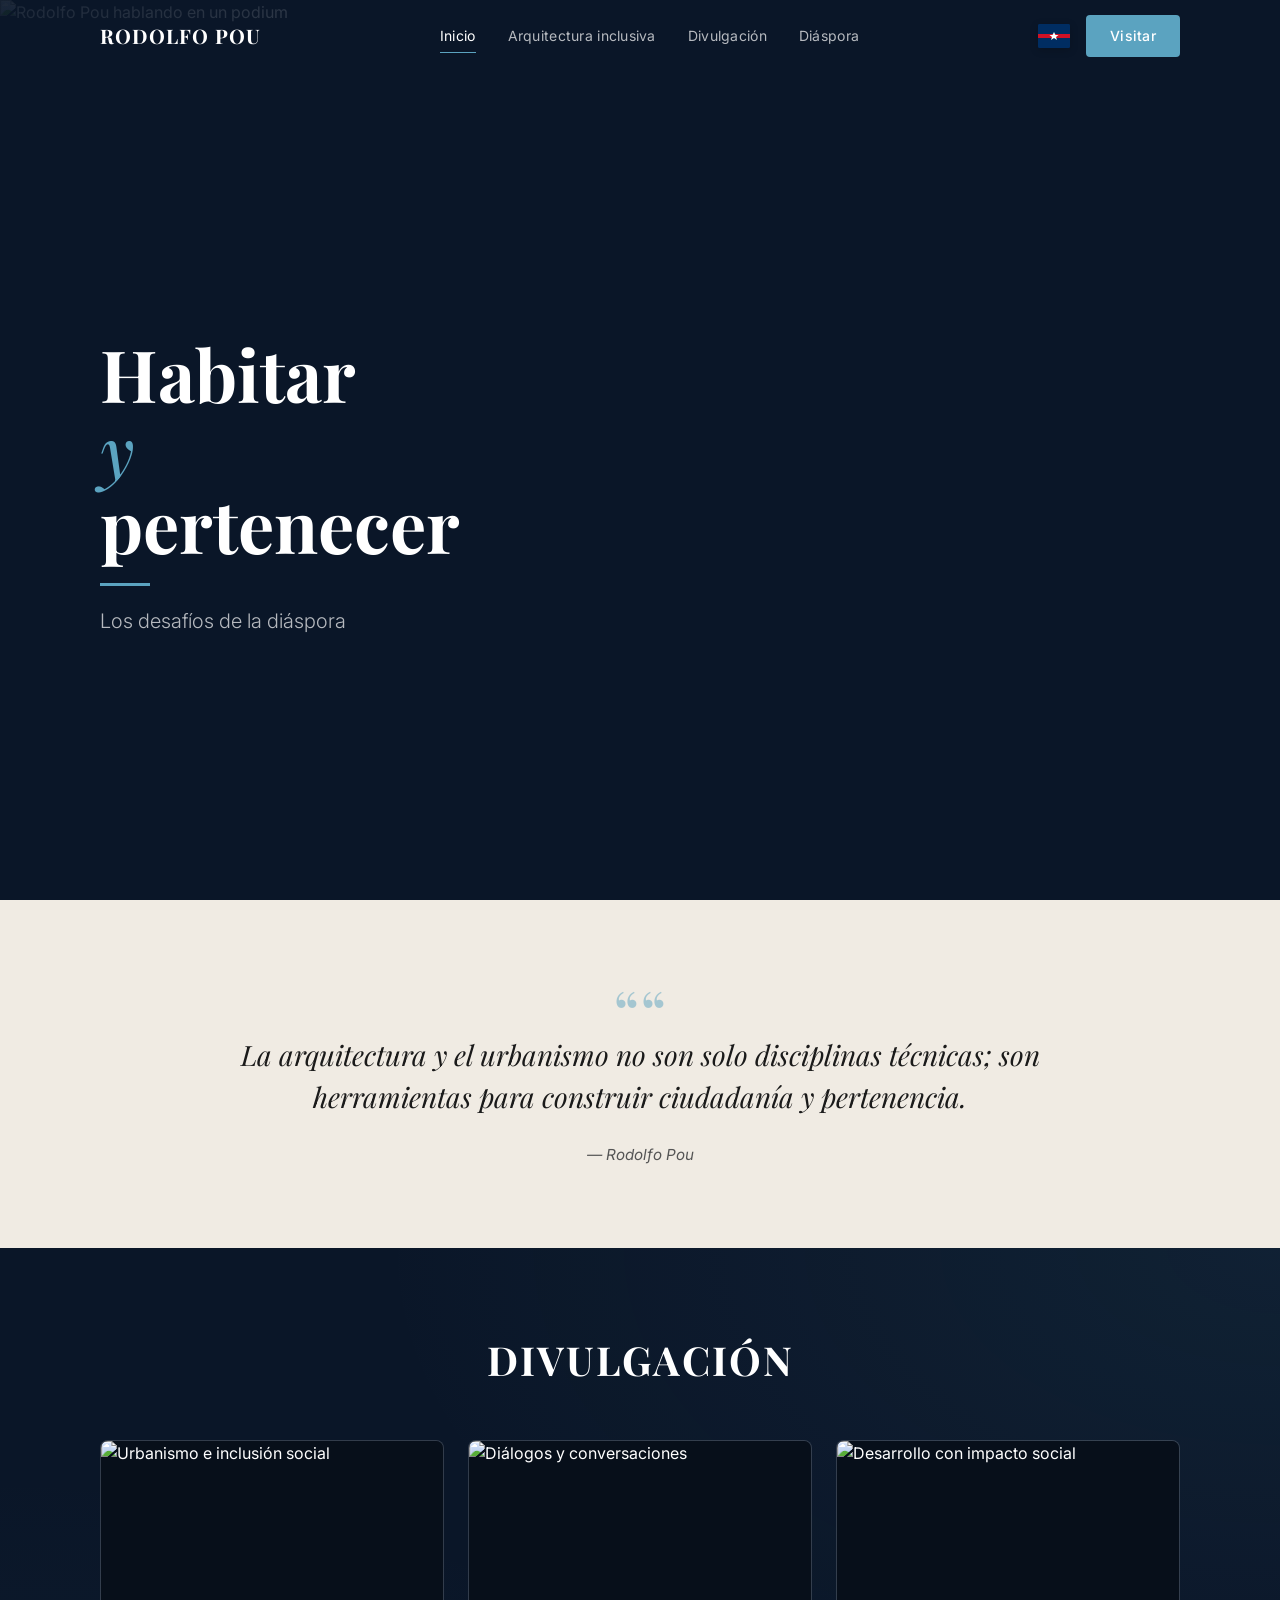
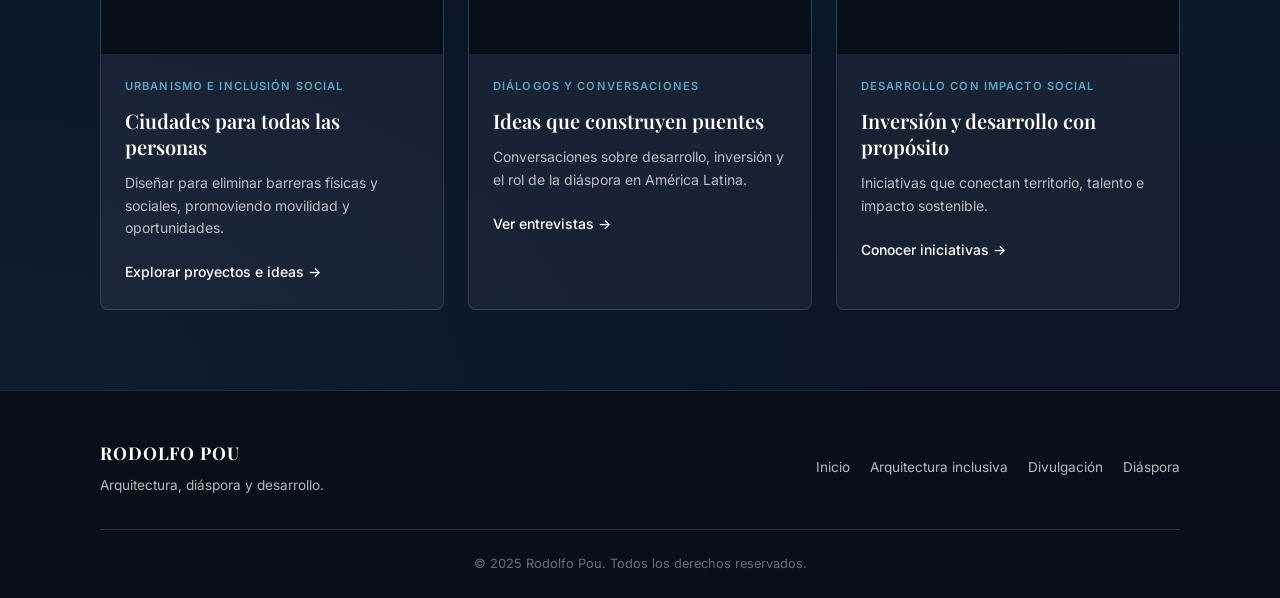
==== commit 1112f146: "Initial commit: Rodolfo Pou website" ====
--- a/index.html
+++ b/index.html
@@ -1,24 +1,139 @@
-<!doctype html>
+<!DOCTYPE html>
 <html lang="es">
-<head><meta charset="utf-8"><meta name="viewport" content="width=device-width,initial-scale=1"><meta name="description" content="Rodolfo Pou — arquitectura, urbanismo, divulgación y diáspora."><title>Rodolfo Pou — Habitar y pertenecer</title><link rel="stylesheet" href="/styles.css"></head>
+<head>
+    <meta charset="UTF-8">
+    <meta name="viewport" content="width=device-width, initial-scale=1.0">
+    <title>Rodolfo Pou | Inicio</title>
+    <link rel="preconnect" href="https://fonts.googleapis.com">
+    <link rel="preconnect" href="https://fonts.gstatic.com" crossorigin>
+    <link href="https://fonts.googleapis.com/css2?family=Playfair+Display:ital,wght@0,400;0,600;0,700;1,400&family=Inter:wght@300;400;500;600;700&display=swap" rel="stylesheet">
+    <link rel="stylesheet" href="css/style.css">
+</head>
 <body>
-<header class="site-header"><div class="container header-row">
-  <a class="brand" href="/"><span class="brand-mark">RP</span><span class="brand-copy"><strong>Rodolfo Pou</strong><span>Arquitectura · ciudad · diáspora</span></span></a>
-  <button class="menu-btn" aria-label="Abrir navegación" aria-expanded="false">☰</button>
-  <nav class="nav" aria-label="Navegación principal"><a class="active" href="/">Inicio</a><a href="/arquitectura/">Arquitectura inclusiva</a><a href="/divulgacion/">Divulgación</a><a href="/diaspora/">Diáspora</a></nav>
-  <a class="ddf-link" href="https://diasporadevelopment.org/es/" target="_blank" rel="noopener">DDF · Visitar ↗</a>
-</div></header>
-<main>
-  <section class="hero"><img src="https://rodolfopou.com/wp-content/uploads/2021/09/en-dyd-2.png" alt="Rodolfo Pou disertando ante una audiencia con banderas de fondo"><span class="hero-lines" aria-hidden="true"></span><div class="container"><div class="hero-copy"><span class="kicker">Arquitectura · urbanismo · diáspora</span><h1>Habitar <em>y</em><br>pertenecer</h1><p class="claim">Los desafíos de la diáspora</p><a class="btn" href="/arquitectura/">Explorar su visión <span>→</span></a></div></div></section>
-  <section class="quote-band"><div class="container quote-layout"><span class="quote-mark" aria-hidden="true">“</span><blockquote>La arquitectura y el urbanismo no son solo disciplinas técnicas; son herramientas para construir ciudadanía y pertenencia.</blockquote><cite>— Rodolfo Pou</cite></div></section>
-  <section class="section white" id="divulgacion"><div class="container"><div class="section-head"><div><span class="axis-label">03 — Divulgación</span><h2>Ideas para una ciudad compartida</h2></div><p class="section-intro">Conversaciones y reflexiones sobre arquitectura, migración, participación y sentido de pertenencia.</p></div>
-    <div class="cards">
-      <article class="card reveal"><div class="card-media"><img src="https://rodolfopou.com/wp-content/uploads/2021/09/en-dyd-2.png" alt="Rodolfo Pou durante una conferencia"><span class="card-index">01 / CONFERENCIAS</span></div><div class="card-body"><h3>Arquitectura centrada en las diásporas</h3><p>Una visión que conecta el diseño de las ciudades con la experiencia migrante y el sentido de pertenencia.</p><a class="text-link" href="/divulgacion/#conferencias">Ver divulgación →</a></div></article>
-      <article class="card reveal"><div class="card-media"><img src="https://rodolfopou.com/wp-content/uploads/2021/09/yo-en-NY-con-el-Presidente-1130x565.png" alt="Rodolfo Pou en Nueva York"><span class="card-index">02 / CONVERSACIONES</span></div><div class="card-body"><h3>Diáspora, ciudad y participación</h3><p>El papel de quienes viven fuera de su país de origen en la construcción de un futuro compartido.</p><a class="text-link" href="/divulgacion/#conversaciones">Explorar conversaciones →</a></div></article>
-      <article class="card reveal"><div class="card-media"><img src="https://rodolfopou.com/wp-content/uploads/2021/07/DyD-2-para-RPou.com_-1130x565.png" alt="Presentación de Diáspora y Desarrollo, Volumen II"><span class="card-index">03 / PUBLICACIONES</span></div><div class="card-body"><h3>Diáspora y Desarrollo</h3><p>Dos volúmenes que reúnen una mirada sobre las comunidades latinoamericanas en el exterior.</p><a class="text-link" href="/diaspora/">Conocer los libros →</a></div></article>
-    </div>
-  </div></section>
-  <div class="skyline blueprint" aria-hidden="true"></div>
-</main>
-<footer class="footer"><div class="container"><div class="footer-grid"><div><a class="brand" href="/"><span class="brand-mark">RP</span><span class="brand-copy"><strong>Rodolfo Pou</strong><span>Arquitectura · ciudad · diáspora</span></span></a></div><div><h3>Navegación</h3><a href="/">Inicio</a><a href="/arquitectura/">Arquitectura inclusiva</a><a href="/divulgacion/">Divulgación</a><a href="/diaspora/">Diáspora</a></div><div><h3>Fundación</h3><a href="https://diasporadevelopment.org/es/" target="_blank" rel="noopener">Diaspora &amp; Development Foundation ↗</a></div></div><div class="footer-bottom"><span>© 2026 Rodolfo Pou</span><span>Habitar y pertenecer</span></div></div></footer>
-<script src="/script.js"></script></body></html>
+    <!-- Header -->
+    <header class="header" id="header">
+        <div class="container header-container">
+            <a href="index.html" class="logo">RODOLFO POU</a>
+            <nav class="nav" id="nav">
+                <a href="index.html" class="nav-link active">Inicio</a>
+                <a href="arquitectura.html" class="nav-link">Arquitectura inclusiva</a>
+                <a href="divulgacion.html" class="nav-link">Divulgaci&oacute;n</a>
+                <a href="diaspora.html" class="nav-link">Di&aacute;spora</a>
+            </nav>
+            <div class="header-actions">
+                <span class="flag-icon" aria-label="Dominican Republic">
+                    <svg width="32" height="24" viewBox="0 0 32 24" fill="none" xmlns="http://www.w3.org/2000/svg">
+                        <rect width="32" height="24" fill="#002D62"/>
+                        <rect x="0" y="10" width="32" height="4" fill="#CE1126"/>
+                        <rect x="0" y="0" width="32" height="10" fill="#002D62"/>
+                        <rect x="0" y="14" width="32" height="10" fill="#002D62"/>
+                        <path d="M16 8l1.5 3h3L18 13l1 3-3-2-3 2 1-3-2.5-2h3z" fill="white"/>
+                    </svg>
+                </span>
+                <a href="#" class="btn btn-primary">Visitar</a>
+                <button class="mobile-menu-toggle" id="mobileMenuToggle" aria-label="Toggle menu">
+                    <span></span>
+                    <span></span>
+                    <span></span>
+                </button>
+            </div>
+        </div>
+    </header>
+
+    <!-- Hero Section -->
+    <section class="hero hero-home">
+        <div class="hero-bg">
+            <img src="images/hero-rodolfo.jpg" alt="Rodolfo Pou hablando en un podium" class="hero-bg-img">
+            <div class="hero-overlay"></div>
+        </div>
+        <div class="container hero-content">
+            <div class="hero-text">
+                <h1 class="hero-title">
+                    Habitar<br>
+                    <span class="accent">y</span><br>
+                    pertenecer
+                </h1>
+                <div class="hero-divider"></div>
+                <p class="hero-subtitle">Los desaf&iacute;os de la di&aacute;spora</p>
+            </div>
+        </div>
+    </section>
+
+    <!-- Quote Section -->
+    <section class="quote-section">
+        <div class="container">
+            <blockquote class="quote">
+                <span class="quote-mark">&ldquo;&ldquo;</span>
+                <p class="quote-text">La arquitectura y el urbanismo no son solo disciplinas t&eacute;cnicas; son herramientas para construir ciudadan&iacute;a y pertenencia.</p>
+                <cite class="quote-author">&mdash; Rodolfo Pou</cite>
+            </blockquote>
+        </div>
+    </section>
+
+    <!-- Divulgación Section -->
+    <section class="divulgacion-section">
+        <div class="divulgacion-bg-overlay"></div>
+        <div class="container">
+            <h2 class="section-title">DIVULGACI&Oacute;N</h2>
+            <div class="divulgacion-grid">
+                <article class="card">
+                    <div class="card-image">
+                        <img src="images/divulgacion-1.jpg" alt="Urbanismo e inclusi&oacute;n social" loading="lazy">
+                    </div>
+                    <div class="card-content">
+                        <span class="card-tag">Urbanismo e inclusi&oacute;n social</span>
+                        <h3 class="card-title">Ciudades para todas las personas</h3>
+                        <p class="card-text">Dise&ntilde;ar para eliminar barreras f&iacute;sicas y sociales, promoviendo movilidad y oportunidades.</p>
+                        <a href="#" class="card-link">Explorar proyectos e ideas &rarr;</a>
+                    </div>
+                </article>
+                <article class="card">
+                    <div class="card-image">
+                        <img src="images/divulgacion-2.jpg" alt="Di&aacute;logos y conversaciones" loading="lazy">
+                    </div>
+                    <div class="card-content">
+                        <span class="card-tag">Di&aacute;logos y conversaciones</span>
+                        <h3 class="card-title">Ideas que construyen puentes</h3>
+                        <p class="card-text">Conversaciones sobre desarrollo, inversi&oacute;n y el rol de la di&aacute;spora en Am&eacute;rica Latina.</p>
+                        <a href="#" class="card-link">Ver entrevistas &rarr;</a>
+                    </div>
+                </article>
+                <article class="card">
+                    <div class="card-image">
+                        <img src="images/divulgacion-3.jpg" alt="Desarrollo con impacto social" loading="lazy">
+                    </div>
+                    <div class="card-content">
+                        <span class="card-tag">Desarrollo con impacto social</span>
+                        <h3 class="card-title">Inversi&oacute;n y desarrollo con prop&oacute;sito</h3>
+                        <p class="card-text">Iniciativas que conectan territorio, talento e impacto sostenible.</p>
+                        <a href="#" class="card-link">Conocer iniciativas &rarr;</a>
+                    </div>
+                </article>
+            </div>
+        </div>
+    </section>
+
+    <!-- Footer -->
+    <footer class="footer">
+        <div class="container">
+            <div class="footer-content">
+                <div class="footer-brand">
+                    <span class="footer-logo">RODOLFO POU</span>
+                    <p class="footer-tagline">Arquitectura, di&aacute;spora y desarrollo.</p>
+                </div>
+                <nav class="footer-nav">
+                    <a href="index.html">Inicio</a>
+                    <a href="arquitectura.html">Arquitectura inclusiva</a>
+                    <a href="divulgacion.html">Divulgaci&oacute;n</a>
+                    <a href="diaspora.html">Di&aacute;spora</a>
+                </nav>
+            </div>
+            <div class="footer-bottom">
+                <p>&copy; 2025 Rodolfo Pou. Todos los derechos reservados.</p>
+            </div>
+        </div>
+    </footer>
+
+    <script src="js/main.js"></script>
+</body>
+</html>
--- a/css/style.css
+++ b/css/style.css
@@ -0,0 +1,892 @@
+/* ============================================
+   Rodolfo Pou Website Stylesheet
+   ============================================ */
+
+/* CSS Custom Properties */
+:root {
+    --color-bg-dark: #0a1628;
+    --color-bg-darker: #070f1a;
+    --color-bg-quote: #f0ebe3;
+    --color-bg-quote-alt: #e8e2d9;
+    --color-accent: #5ba3c0;
+    --color-accent-hover: #4a92af;
+    --color-text: #ffffff;
+    --color-text-muted: rgba(255, 255, 255, 0.7);
+    --color-text-dark: #1a1a1a;
+    --color-text-dark-muted: #555555;
+    --color-border: rgba(255, 255, 255, 0.12);
+    --color-card-bg: rgba(255, 255, 255, 0.05);
+    --font-heading: 'Playfair Display', Georgia, serif;
+    --font-body: 'Inter', -apple-system, BlinkMacSystemFont, sans-serif;
+    --transition: all 0.3s ease;
+    --container-max: 1200px;
+    --header-height: 72px;
+}
+
+/* Reset & Base */
+*, *::before, *::after {
+    margin: 0;
+    padding: 0;
+    box-sizing: border-box;
+}
+
+html {
+    scroll-behavior: smooth;
+    font-size: 16px;
+}
+
+body {
+    font-family: var(--font-body);
+    color: var(--color-text);
+    background-color: var(--color-bg-dark);
+    line-height: 1.6;
+    -webkit-font-smoothing: antialiased;
+    -moz-osx-font-smoothing: grayscale;
+    overflow-x: hidden;
+}
+
+img {
+    max-width: 100%;
+    height: auto;
+    display: block;
+}
+
+a {
+    color: inherit;
+    text-decoration: none;
+    transition: var(--transition);
+}
+
+/* Container */
+.container {
+    width: 100%;
+    max-width: var(--container-max);
+    margin: 0 auto;
+    padding: 0 24px;
+}
+
+@media (min-width: 768px) {
+    .container {
+        padding: 0 40px;
+    }
+}
+
+@media (min-width: 1024px) {
+    .container {
+        padding: 0 60px;
+    }
+}
+
+/* ============================================
+   HEADER
+   ============================================ */
+
+.header {
+    position: fixed;
+    top: 0;
+    left: 0;
+    right: 0;
+    z-index: 1000;
+    height: var(--header-height);
+    background: transparent;
+    transition: var(--transition);
+}
+
+.header.scrolled {
+    background: rgba(10, 22, 40, 0.95);
+    backdrop-filter: blur(12px);
+    -webkit-backdrop-filter: blur(12px);
+    border-bottom: 1px solid var(--color-border);
+}
+
+.header-container {
+    display: flex;
+    align-items: center;
+    justify-content: space-between;
+    height: 100%;
+}
+
+.logo {
+    font-family: var(--font-heading);
+    font-size: 1.25rem;
+    font-weight: 700;
+    letter-spacing: 0.05em;
+    color: var(--color-text);
+    flex-shrink: 0;
+}
+
+/* Navigation */
+.nav {
+    display: none;
+    align-items: center;
+    gap: 32px;
+}
+
+.nav-link {
+    font-family: var(--font-body);
+    font-size: 0.875rem;
+    font-weight: 400;
+    color: var(--color-text-muted);
+    letter-spacing: 0.02em;
+    position: relative;
+    padding: 4px 0;
+}
+
+.nav-link:hover,
+.nav-link.active {
+    color: var(--color-text);
+}
+
+.nav-link.active::after {
+    content: '';
+    position: absolute;
+    bottom: -2px;
+    left: 0;
+    right: 0;
+    height: 1px;
+    background: var(--color-accent);
+}
+
+@media (min-width: 1024px) {
+    .nav {
+        display: flex;
+    }
+}
+
+/* Header Actions */
+.header-actions {
+    display: flex;
+    align-items: center;
+    gap: 16px;
+}
+
+.flag-icon {
+    display: none;
+    align-items: center;
+    cursor: pointer;
+}
+
+.flag-icon svg {
+    border-radius: 2px;
+    box-shadow: 0 2px 8px rgba(0, 0, 0, 0.2);
+}
+
+@media (min-width: 768px) {
+    .flag-icon {
+        display: flex;
+    }
+}
+
+/* Buttons */
+.btn {
+    display: inline-flex;
+    align-items: center;
+    justify-content: center;
+    padding: 10px 24px;
+    font-family: var(--font-body);
+    font-size: 0.875rem;
+    font-weight: 500;
+    letter-spacing: 0.02em;
+    border-radius: 4px;
+    cursor: pointer;
+    transition: var(--transition);
+    border: none;
+}
+
+.btn-primary {
+    background: var(--color-accent);
+    color: var(--color-text);
+}
+
+.btn-primary:hover {
+    background: var(--color-accent-hover);
+}
+
+.btn-outline {
+    background: transparent;
+    color: var(--color-text);
+    border: 1px solid var(--color-border);
+    padding: 10px 20px;
+}
+
+.btn-outline:hover {
+    background: rgba(255, 255, 255, 0.05);
+    border-color: rgba(255, 255, 255, 0.3);
+}
+
+/* Mobile Menu Toggle */
+.mobile-menu-toggle {
+    display: flex;
+    flex-direction: column;
+    gap: 5px;
+    background: none;
+    border: none;
+    cursor: pointer;
+    padding: 4px;
+}
+
+.mobile-menu-toggle span {
+    display: block;
+    width: 24px;
+    height: 2px;
+    background: var(--color-text);
+    transition: var(--transition);
+}
+
+@media (min-width: 1024px) {
+    .mobile-menu-toggle {
+        display: none;
+    }
+}
+
+/* ============================================
+   HERO SECTION - CRITICAL: NO STRETCH
+   ============================================ */
+
+.hero {
+    position: relative;
+    min-height: 100vh;
+    min-height: 100dvh;
+    display: flex;
+    align-items: center;
+    overflow: hidden;
+}
+
+/* Background image container */
+.hero-bg {
+    position: absolute;
+    inset: 0;
+    z-index: 0;
+}
+
+/* The actual background image - CRITICAL FIXES */
+.hero-bg-img {
+    position: absolute;
+    inset: 0;
+    width: 100%;
+    height: 100%;
+    object-fit: cover;
+    object-position: center 20%;
+    /* Prevent any distortion */
+    max-width: none;
+    /* Ensure no stretching */
+    aspect-ratio: auto;
+}
+
+.hero-overlay {
+    position: absolute;
+    inset: 0;
+    background: linear-gradient(
+        135deg,
+        rgba(10, 22, 40, 0.92) 0%,
+        rgba(10, 22, 40, 0.75) 40%,
+        rgba(10, 22, 40, 0.5) 70%,
+        rgba(10, 22, 40, 0.7) 100%
+    );
+    z-index: 1;
+}
+
+.hero-content {
+    position: relative;
+    z-index: 2;
+    padding-top: var(--header-height);
+    width: 100%;
+}
+
+.hero-text {
+    max-width: 600px;
+    padding: 60px 0;
+}
+
+.hero-text-left {
+    max-width: 550px;
+}
+
+.hero-label {
+    display: none;
+}
+
+.hero-title {
+    font-family: var(--font-heading);
+    font-size: clamp(2.5rem, 6vw, 4.5rem);
+    font-weight: 700;
+    line-height: 1.05;
+    color: var(--color-text);
+    margin-bottom: 16px;
+}
+
+.hero-title .accent {
+    font-style: italic;
+    font-weight: 400;
+    color: var(--color-accent);
+}
+
+.hero-title-large {
+    font-size: clamp(3rem, 7vw, 5.5rem);
+    margin-bottom: 20px;
+}
+
+.hero-divider {
+    width: 50px;
+    height: 3px;
+    background: var(--color-accent);
+    margin: 20px 0;
+}
+
+.hero-divider-accent {
+    width: 40px;
+    height: 2px;
+}
+
+.hero-subtitle {
+    font-family: var(--font-body);
+    font-size: clamp(1rem, 2vw, 1.25rem);
+    font-weight: 300;
+    color: var(--color-text-muted);
+    line-height: 1.5;
+}
+
+.hero-subtitle-large {
+    font-size: clamp(1.1rem, 2.2vw, 1.35rem);
+    font-weight: 400;
+    color: var(--color-text);
+    margin-bottom: 16px;
+}
+
+.hero-description {
+    font-family: var(--font-body);
+    font-size: 0.95rem;
+    font-weight: 300;
+    color: var(--color-text-muted);
+    line-height: 1.7;
+    max-width: 480px;
+}
+
+/* Hero for inner pages */
+.hero-page {
+    min-height: 60vh;
+    min-height: 60dvh;
+}
+
+/* ============================================
+   QUOTE SECTION
+   ============================================ */
+
+.quote-section {
+    background: var(--color-bg-quote);
+    padding: 80px 0;
+    position: relative;
+}
+
+.quote-section-alt {
+    background: var(--color-bg-quote-alt);
+}
+
+.quote {
+    max-width: 800px;
+    margin: 0 auto;
+    text-align: center;
+    position: relative;
+}
+
+.quote-mark {
+    font-family: var(--font-heading);
+    font-size: 4rem;
+    color: var(--color-accent);
+    opacity: 0.5;
+    line-height: 1;
+    display: block;
+    margin-bottom: -10px;
+}
+
+.quote-text {
+    font-family: var(--font-heading);
+    font-size: clamp(1.25rem, 3vw, 1.75rem);
+    font-weight: 400;
+    font-style: italic;
+    color: var(--color-text-dark);
+    line-height: 1.5;
+    margin-bottom: 24px;
+}
+
+.quote-author {
+    font-family: var(--font-body);
+    font-size: 0.95rem;
+    font-weight: 400;
+    font-style: italic;
+    color: var(--color-text-dark-muted);
+}
+
+/* ============================================
+   DIVULGACIÓN SECTION
+   ============================================ */
+
+.divulgacion-section {
+    position: relative;
+    padding: 80px 0;
+    background: var(--color-bg-dark);
+    overflow: hidden;
+}
+
+.divulgacion-bg-overlay {
+    position: absolute;
+    inset: 0;
+    background: 
+        radial-gradient(ellipse at top right, rgba(91, 163, 192, 0.08) 0%, transparent 50%),
+        radial-gradient(ellipse at bottom left, rgba(91, 163, 192, 0.05) 0%, transparent 50%);
+    pointer-events: none;
+}
+
+.divulgacion-section .container {
+    position: relative;
+    z-index: 1;
+}
+
+.section-title {
+    font-family: var(--font-heading);
+    font-size: clamp(1.75rem, 4vw, 2.5rem);
+    font-weight: 700;
+    text-align: center;
+    margin-bottom: 48px;
+    color: var(--color-text);
+    letter-spacing: 0.05em;
+}
+
+.section-title-light {
+    text-align: left;
+    margin-bottom: 0;
+}
+
+.section-label {
+    display: block;
+    font-family: var(--font-body);
+    font-size: 0.75rem;
+    font-weight: 600;
+    letter-spacing: 0.15em;
+    text-transform: uppercase;
+    color: var(--color-accent);
+    margin-bottom: 8px;
+}
+
+.divulgacion-grid {
+    display: grid;
+    grid-template-columns: 1fr;
+    gap: 24px;
+}
+
+@media (min-width: 768px) {
+    .divulgacion-grid {
+        grid-template-columns: repeat(2, 1fr);
+    }
+}
+
+@media (min-width: 1024px) {
+    .divulgacion-grid {
+        grid-template-columns: repeat(3, 1fr);
+    }
+}
+
+/* Cards */
+.card {
+    background: var(--color-card-bg);
+    border: 1px solid var(--color-border);
+    border-radius: 8px;
+    overflow: hidden;
+    transition: var(--transition);
+}
+
+.card:hover {
+    border-color: rgba(255, 255, 255, 0.2);
+    transform: translateY(-4px);
+}
+
+.card-image {
+    position: relative;
+    width: 100%;
+    aspect-ratio: 16 / 10;
+    overflow: hidden;
+    background: var(--color-bg-darker);
+}
+
+.card-image img {
+    width: 100%;
+    height: 100%;
+    object-fit: cover;
+    object-position: center;
+    transition: transform 0.5s ease;
+}
+
+.card:hover .card-image img {
+    transform: scale(1.05);
+}
+
+.card-content {
+    padding: 24px;
+}
+
+.card-tag {
+    display: block;
+    font-size: 0.7rem;
+    font-weight: 600;
+    letter-spacing: 0.1em;
+    text-transform: uppercase;
+    color: var(--color-accent);
+    margin-bottom: 12px;
+}
+
+.card-title {
+    font-family: var(--font-heading);
+    font-size: 1.25rem;
+    font-weight: 600;
+    color: var(--color-text);
+    margin-bottom: 12px;
+    line-height: 1.3;
+}
+
+.card-text {
+    font-size: 0.875rem;
+    color: var(--color-text-muted);
+    line-height: 1.6;
+    margin-bottom: 20px;
+}
+
+.card-link {
+    font-size: 0.875rem;
+    font-weight: 500;
+    color: var(--color-text);
+    display: inline-flex;
+    align-items: center;
+    gap: 6px;
+}
+
+.card-link:hover {
+    color: var(--color-accent);
+    gap: 10px;
+}
+
+/* ============================================
+   BOOKS SECTION (Diáspora page)
+   ============================================ */
+
+.books-section {
+    background: var(--color-bg-dark);
+    padding: 80px 0;
+    position: relative;
+}
+
+.books-header {
+    display: grid;
+    grid-template-columns: 1fr;
+    gap: 24px;
+    margin-bottom: 48px;
+}
+
+@media (min-width: 768px) {
+    .books-header {
+        grid-template-columns: 1fr 1fr;
+        align-items: end;
+    }
+}
+
+.books-intro {
+    font-size: 0.95rem;
+    color: var(--color-text-muted);
+    line-height: 1.7;
+    max-width: 480px;
+}
+
+.books-grid {
+    display: grid;
+    grid-template-columns: 1fr;
+    gap: 32px;
+}
+
+@media (min-width: 768px) {
+    .books-grid {
+        grid-template-columns: repeat(2, 1fr);
+        gap: 40px;
+    }
+}
+
+.book-card {
+    display: grid;
+    grid-template-columns: 1fr;
+    gap: 24px;
+    background: rgba(255, 255, 255, 0.03);
+    border: 1px solid var(--color-border);
+    border-radius: 8px;
+    padding: 24px;
+}
+
+@media (min-width: 640px) {
+    .book-card {
+        grid-template-columns: 180px 1fr;
+    }
+}
+
+.book-cover {
+    position: relative;
+    width: 100%;
+    max-width: 180px;
+    margin: 0 auto;
+    border-radius: 4px;
+    overflow: hidden;
+    box-shadow: 0 8px 32px rgba(0, 0, 0, 0.3);
+}
+
+.book-cover img {
+    width: 100%;
+    height: auto;
+    object-fit: cover;
+    aspect-ratio: 2 / 3;
+}
+
+.book-info {
+    display: flex;
+    flex-direction: column;
+}
+
+.book-title {
+    font-family: var(--font-heading);
+    font-size: 1.15rem;
+    font-weight: 600;
+    color: var(--color-text);
+    margin-bottom: 8px;
+    line-height: 1.3;
+}
+
+.book-divider {
+    width: 30px;
+    height: 2px;
+    background: var(--color-accent);
+    margin: 8px 0;
+}
+
+.book-subtitle {
+    font-size: 0.9rem;
+    font-weight: 500;
+    color: var(--color-text);
+    margin-bottom: 12px;
+}
+
+.book-description {
+    font-size: 0.85rem;
+    color: var(--color-text-muted);
+    line-height: 1.6;
+    margin-bottom: 16px;
+    flex-grow: 1;
+}
+
+.book-meta {
+    margin-bottom: 16px;
+}
+
+.book-pages {
+    display: inline-flex;
+    align-items: center;
+    gap: 8px;
+    font-size: 0.8rem;
+    color: var(--color-text-muted);
+}
+
+/* ============================================
+   CONTENT SECTION (generic pages)
+   ============================================ */
+
+.content-section {
+    padding: 80px 0;
+    background: var(--color-bg-dark);
+}
+
+.content-block {
+    max-width: 720px;
+    margin: 0 auto;
+}
+
+.content-block h2 {
+    font-family: var(--font-heading);
+    font-size: clamp(1.5rem, 3vw, 2rem);
+    font-weight: 600;
+    color: var(--color-text);
+    margin-bottom: 24px;
+    line-height: 1.3;
+}
+
+.content-block p {
+    font-size: 1rem;
+    color: var(--color-text-muted);
+    line-height: 1.8;
+    margin-bottom: 20px;
+}
+
+/* ============================================
+   FOOTER
+   ============================================ */
+
+.footer {
+    background: var(--color-bg-darker);
+    border-top: 1px solid var(--color-border);
+    padding: 48px 0 24px;
+}
+
+.footer-content {
+    display: flex;
+    flex-direction: column;
+    gap: 32px;
+    margin-bottom: 32px;
+}
+
+@media (min-width: 768px) {
+    .footer-content {
+        flex-direction: row;
+        justify-content: space-between;
+        align-items: center;
+    }
+}
+
+.footer-logo {
+    font-family: var(--font-heading);
+    font-size: 1.1rem;
+    font-weight: 700;
+    letter-spacing: 0.05em;
+    display: block;
+    margin-bottom: 8px;
+}
+
+.footer-tagline {
+    font-size: 0.85rem;
+    color: var(--color-text-muted);
+}
+
+.footer-nav {
+    display: flex;
+    flex-wrap: wrap;
+    gap: 20px;
+}
+
+.footer-nav a {
+    font-size: 0.85rem;
+    color: var(--color-text-muted);
+}
+
+.footer-nav a:hover {
+    color: var(--color-text);
+}
+
+.footer-bottom {
+    text-align: center;
+    padding-top: 24px;
+    border-top: 1px solid var(--color-border);
+}
+
+.footer-bottom p {
+    font-size: 0.8rem;
+    color: rgba(255, 255, 255, 0.4);
+}
+
+/* ============================================
+   MOBILE MENU
+   ============================================ */
+
+.mobile-menu {
+    position: fixed;
+    inset: 0;
+    z-index: 2000;
+    position: fixed;
+    inset: 0;
+    z-index: 999;
+    background: rgba(10, 22, 40, 0.98);
+    backdrop-filter: blur(20px);
+    display: flex;
+    flex-direction: column;
+    align-items: center;
+    justify-content: center;
+    gap: 24px;
+    opacity: 0;
+    visibility: hidden;
+    transition: var(--transition);
+}
+
+.mobile-menu.active {
+    opacity: 1;
+    visibility: visible;
+}
+
+.mobile-menu a {
+    font-family: var(--font-heading);
+    font-size: 1.5rem;
+    color: var(--color-text);
+}
+
+.mobile-menu a:hover {
+    color: var(--color-accent);
+}
+
+.mobile-menu-close {
+    position: absolute;
+    top: 24px;
+    right: 24px;
+    background: none;
+    border: none;
+    color: var(--color-text);
+    font-size: 2rem;
+    cursor: pointer;
+}
+
+/* ============================================
+   RESPONSIVE ADJUSTMENTS
+   ============================================ */
+
+@media (max-width: 767px) {
+    .hero {
+        min-height: 80vh;
+        min-height: 80dvh;
+    }
+    
+    .hero-bg-img {
+        object-position: center center;
+    }
+    
+    .quote-section {
+        padding: 60px 0;
+    }
+    
+    .divulgacion-section {
+        padding: 60px 0;
+    }
+    
+    .books-section {
+        padding: 60px 0;
+    }
+}
+
+/* ============================================
+   ACCESSIBILITY
+   ============================================ */
+
+@media (prefers-reduced-motion: reduce) {
+    *, *::before, *::after {
+        animation-duration: 0.01ms !important;
+        animation-iteration-count: 1 !important;
+        transition-duration: 0.01ms !important;
+    }
+    
+    html {
+        scroll-behavior: auto;
+    }
+}
+
+/* Focus styles */
+a:focus-visible,
+button:focus-visible {
+    outline: 2px solid var(--color-accent);
+    outline-offset: 2px;
+}
+
+/* High contrast mode support */
+@media (prefers-contrast: high) {
+    :root {
+        --color-text-muted: rgba(255, 255, 255, 0.9);
+        --color-border: rgba(255, 255, 255, 0.3);
+    }
+}
